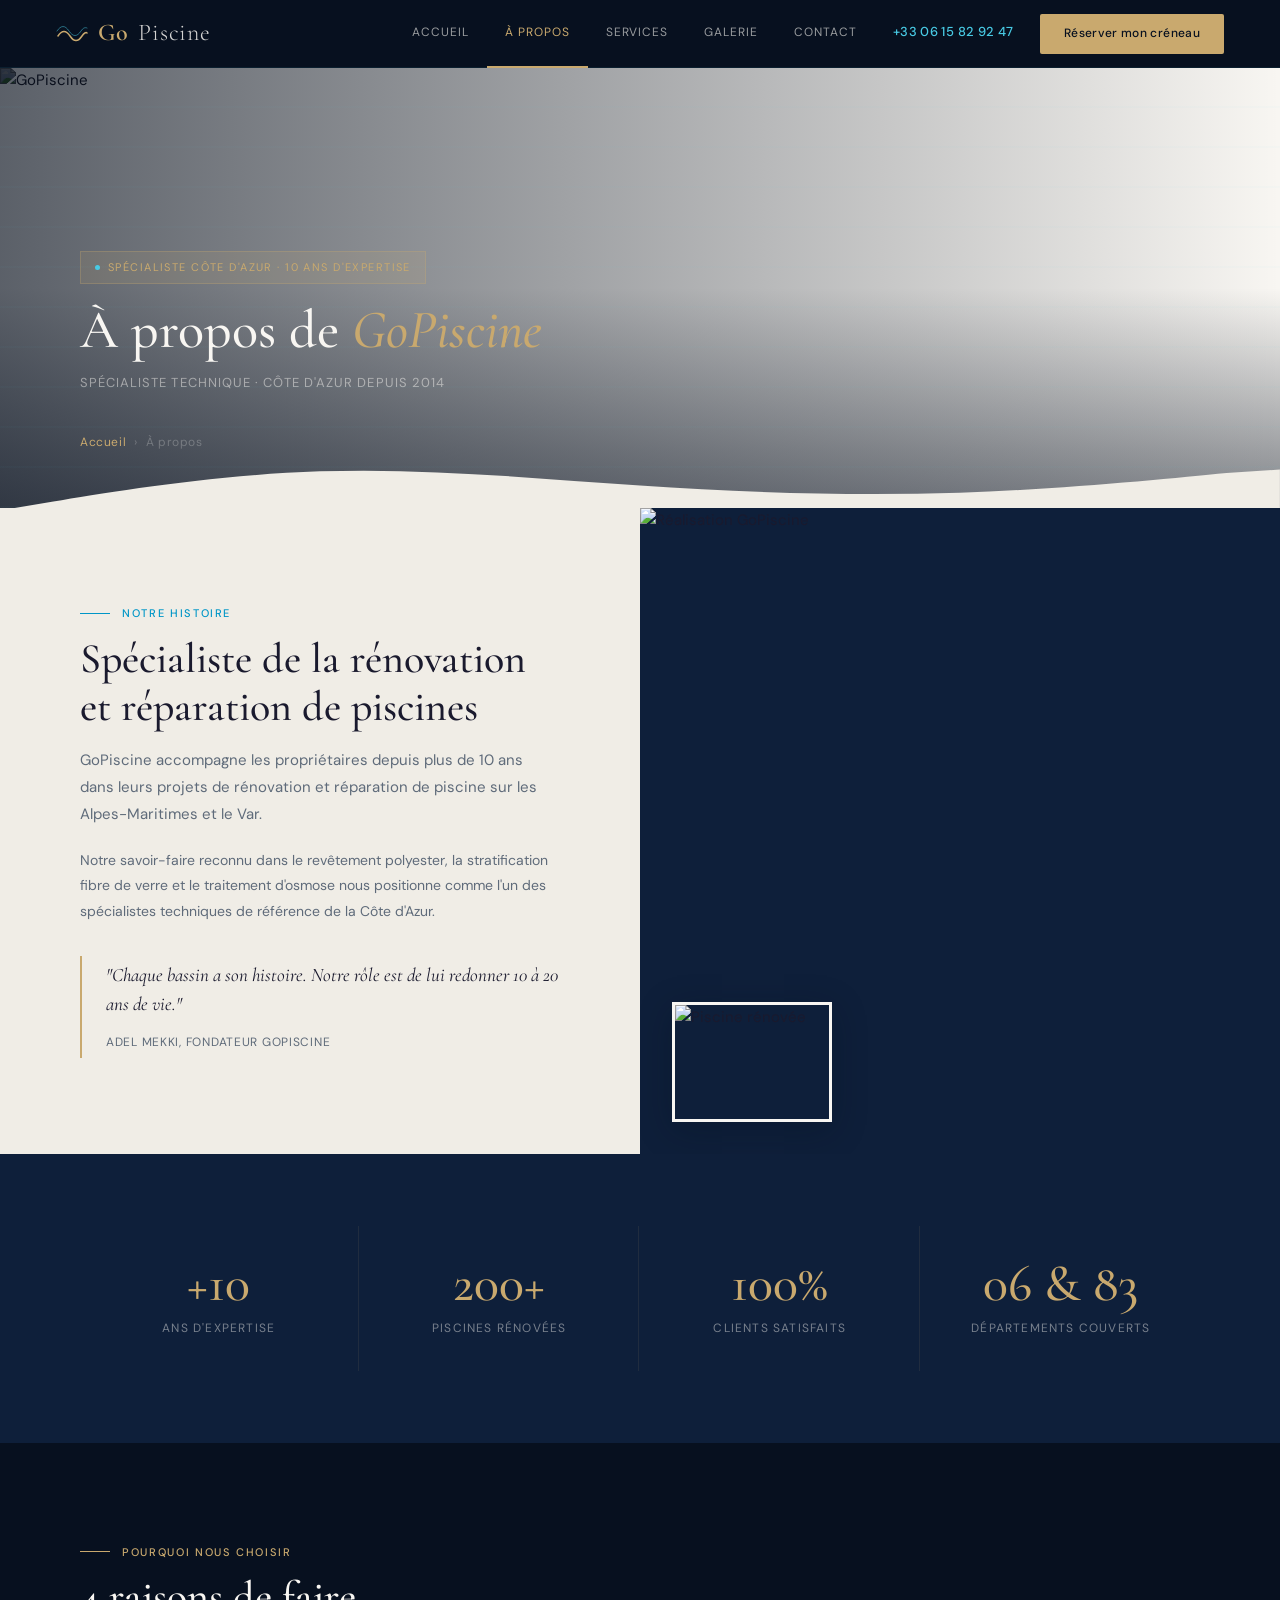
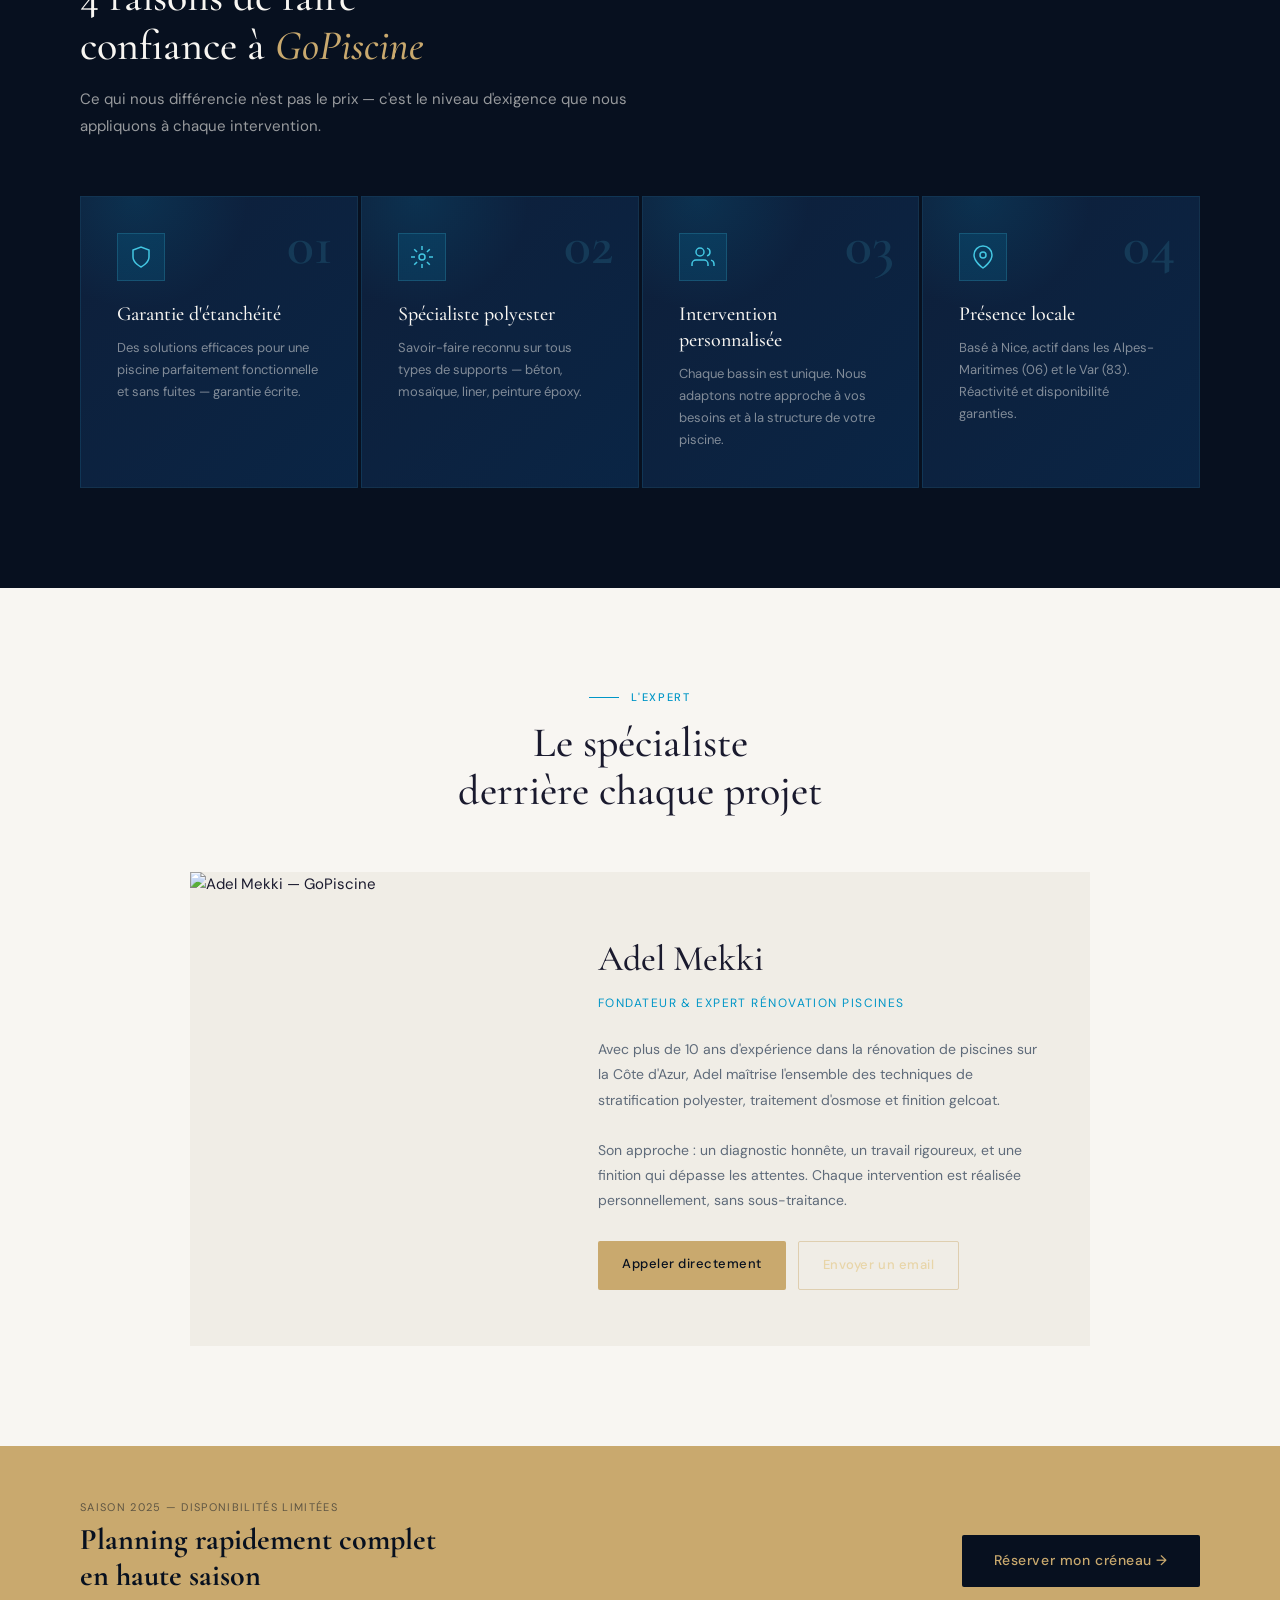
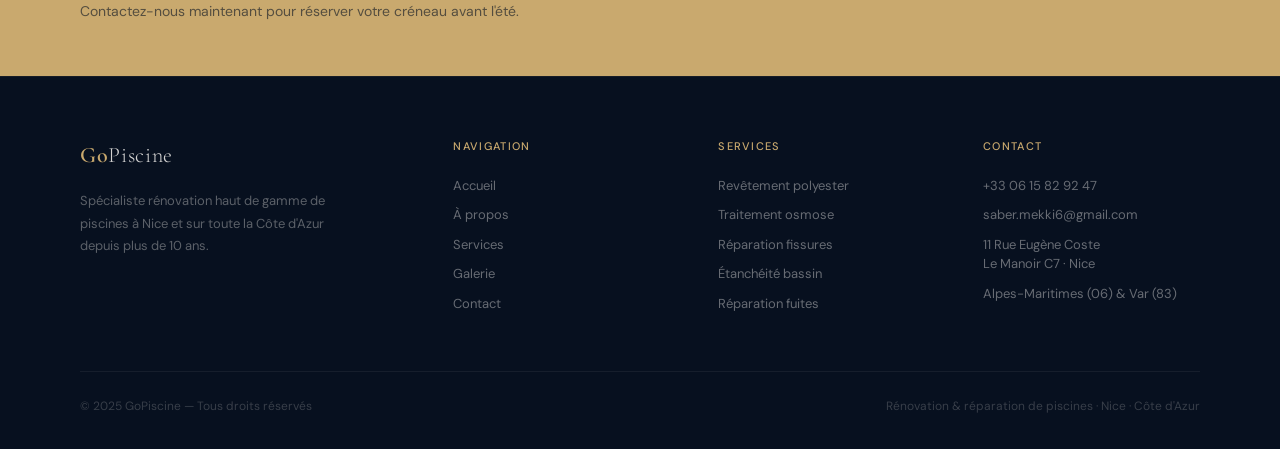
==== about.html @ 5e287a5b "Add files via upload" ====
<!DOCTYPE html>
<html lang="fr">
<head>
<meta charset="UTF-8">
<meta name="viewport" content="width=device-width, initial-scale=1.0">
<meta name="description" content="À propos de GoPiscine — 10 ans d'expertise en rénovation de piscines sur la Côte d'Azur. Adel Mekki, spécialiste polyester et étanchéité.">
<title>À propos — GoPiscine · Spécialiste Piscines Côte d'Azur</title>
<link href="https://fonts.googleapis.com/css2?family=Cormorant+Garamond:ital,wght@0,400;0,500;0,600;1,400;1,500&family=DM+Sans:wght@300;400;500&display=swap" rel="stylesheet">
<link rel="stylesheet" href="style.css">
<style>
.about-story {
  display: grid;
  grid-template-columns: 1fr 1fr;
  gap: 0;
  background: var(--off);
}
.about-story-text {
  padding: 96px 80px;
  display: flex;
  flex-direction: column;
  justify-content: center;
}
.about-story-imgs {
  position: relative;
  background: var(--navy-mid);
  overflow: hidden;
  min-height: 520px;
}
.about-story-imgs .img-main {
  width: 100%; height: 100%;
  object-fit: cover;
  display: block;
}
.about-story-imgs .img-thumb {
  position: absolute;
  bottom: 32px; left: 32px;
  width: 160px; height: 120px;
  object-fit: cover;
  border: 3px solid var(--white);
  box-shadow: 0 8px 32px rgba(7,16,31,0.3);
}

.values-wrap {
  background: var(--navy);
  padding: 100px 80px;
}
.values-grid {
  display: grid;
  grid-template-columns: repeat(4, 1fr);
  gap: 3px;
  margin-top: 56px;
}

.team-wrap { padding: 100px 80px; background: var(--white); }
.team-card {
  display: grid;
  grid-template-columns: 360px 1fr;
  gap: 0;
  background: var(--off);
  max-width: 900px;
  margin: 56px auto 0;
  overflow: hidden;
}
.team-card-img { position: relative; overflow: hidden; min-height: 420px; }
.team-card-img img { width: 100%; height: 100%; object-fit: cover; display: block; }
.team-card-body {
  padding: 56px 48px;
  display: flex;
  flex-direction: column;
  justify-content: center;
}
.team-name {
  font-family: 'Cormorant Garamond', serif;
  font-size: 36px;
  font-weight: 500;
  color: var(--text);
  margin-bottom: 4px;
}
.team-role {
  font-size: 12px;
  letter-spacing: 0.12em;
  text-transform: uppercase;
  color: var(--azure-mid);
  margin-bottom: 24px;
}
.team-bio { color: var(--muted); font-size: 14px; line-height: 1.8; }

.stats-band {
  background: var(--navy-mid);
  padding: 72px 80px;
  display: grid;
  grid-template-columns: repeat(4, 1fr);
  gap: 2px;
}
.stats-band .stat-box {
  border-right: 1px solid rgba(201,169,110,0.1);
}
.stats-band .stat-box:last-child { border-right: none; }

@media (max-width: 960px) {
  .about-story { grid-template-columns: 1fr; }
  .about-story-text { padding: 60px 24px; }
  .about-story-imgs { min-height: 300px; }
  .values-wrap, .team-wrap { padding: 60px 24px; }
  .values-grid { grid-template-columns: 1fr 1fr; }
  .team-card { grid-template-columns: 1fr; }
  .team-card-img { min-height: 280px; }
  .stats-band { grid-template-columns: 1fr 1fr; padding: 48px 24px; gap: 0; }
}

/* ── PAGE HERO COVER ── */
.page-hero-cover {
  position: relative;
  height: 440px;
  overflow: hidden;
}
.page-hero-cover > img {
  width: 100%; height: 100%;
  object-fit: cover;
  display: block;
  filter: brightness(0.48);
}
.page-hero-overlay {
  position: absolute; inset: 0;
  background:
    linear-gradient(to right, rgba(7,16,31,0.65) 0%, rgba(7,16,31,0.2) 70%, transparent 100%),
    linear-gradient(to top, rgba(7,16,31,0.5) 0%, transparent 50%);
}
.page-hero-shimmer {
  position: absolute; inset: 0;
  background: repeating-linear-gradient(180deg, transparent 0px, transparent 38px, rgba(72,202,228,0.025) 38px, rgba(72,202,228,0.025) 40px);
  pointer-events: none;
}
.page-hero-content {
  position: absolute; inset: 0;
  display: flex;
  flex-direction: column;
  justify-content: flex-end;
  padding: 56px 80px;
  z-index: 2;
}
.page-hero-badge {
  display: inline-flex;
  align-items: center;
  gap: 8px;
  background: rgba(201,169,110,0.13);
  border: 1px solid rgba(201,169,110,0.28);
  color: var(--gold);
  font-size: 11px;
  letter-spacing: 0.13em;
  text-transform: uppercase;
  padding: 6px 14px;
  margin-bottom: 16px;
  width: fit-content;
}
.page-hero-badge::before {
  content: '';
  width: 5px; height: 5px;
  background: var(--azure-light);
  border-radius: 50%;
}
.page-hero-content h1 {
  font-family: 'Cormorant Garamond', serif;
  font-size: 54px;
  font-weight: 500;
  color: var(--white);
  line-height: 1.1;
  margin-bottom: 12px;
}
.page-hero-content h1 em { color: var(--gold); font-style: italic; }
.page-hero-sub {
  font-size: 13px;
  letter-spacing: 0.08em;
  text-transform: uppercase;
  color: rgba(248,246,242,0.48);
  margin-bottom: 18px;
}
.page-hero-wave {
  position: absolute;
  bottom: -2px; left: 0; right: 0;
  z-index: 3;
}
@media (max-width: 960px) {
  .page-hero-cover { height: 320px; }
  .page-hero-content { padding: 36px 24px; }
  .page-hero-content h1 { font-size: 34px; }
}

</style>
</head>
<body>

<nav>
  <a href="index.html" class="logo">
    <svg class="logo-wave" viewBox="0 0 32 18" fill="none"><path d="M2 12 C6 6, 10 6, 14 12 C18 18, 22 18, 26 12 C28 9, 30 8, 31 9" stroke="#c9a96e" stroke-width="1.5" fill="none" stroke-linecap="round"/><path d="M1 7 C5 1, 9 1, 13 7 C17 13, 21 13, 25 7 C27 4, 29 3, 31 4" stroke="#48cae4" stroke-width="1" fill="none" stroke-linecap="round" opacity="0.5"/></svg>
    Go<span>Piscine</span>
  </a>
  <div class="nav-links">
    <a href="index.html">Accueil</a>
    <a href="about.html" class="active">À propos</a>
    <a href="services.html">Services</a>
    <a href="gallery.html">Galerie</a>
    <a href="contact.html">Contact</a>
    <a href="tel:+33615829247" class="nav-phone">+33 06 15 82 92 47</a>
    <a href="tel:+33615829247" class="nav-cta btn">Réserver mon créneau</a>
  </div>
</nav>

<div class="page-hero-cover">
  <img src="https://www.gopiscine.fr/assets/images/gallery/gallery-13.jpg" alt="GoPiscine">
  <div class="page-hero-overlay"></div>
  <div class="page-hero-shimmer"></div>
  <div class="page-hero-content">
    <div class="page-hero-badge">Spécialiste Côte d'Azur · 10 ans d'expertise</div>
    <h1>À propos de <em>GoPiscine</em></h1>
    <p class="page-hero-sub">Spécialiste technique · Côte d'Azur depuis 2014</p>
    <div class="breadcrumb">
      <a href="index.html">Accueil</a>
      <span>›</span>
      <span>À propos</span>
    </div>
  </div>
  <svg class="page-hero-wave" viewBox="0 0 1440 50" fill="none" xmlns="http://www.w3.org/2000/svg">
    <path d="M0 50L60 40C120 30 240 10 360 6C480 2 600 14 720 22C840 30 960 34 1080 30C1200 26 1320 14 1380 8L1440 4V50H0Z" fill="#f0ede6"/>
  </svg>
</div>
  </div>
</div>

<!-- STORY -->
<section class="about-story">
  <div class="about-story-text">
    <div class="section-tag">Notre histoire</div>
    <h2 class="display">Spécialiste de la rénovation<br>et réparation de piscines</h2>
    <p class="lead">GoPiscine accompagne les propriétaires depuis plus de 10 ans dans leurs projets de rénovation et réparation de piscine sur les Alpes-Maritimes et le Var.</p>
    <p style="color:var(--muted); font-size:14px; line-height:1.8; margin-top:20px; max-width:520px;">Notre savoir-faire reconnu dans le revêtement polyester, la stratification fibre de verre et le traitement d'osmose nous positionne comme l'un des spécialistes techniques de référence de la Côte d'Azur.</p>
    <div class="quote-block" style="margin-top:32px;">
      <blockquote style="color:var(--text);">"Chaque bassin a son histoire. Notre rôle est de lui redonner 10 à 20 ans de vie."</blockquote>
      <cite style="color:var(--muted);">Adel Mekki, fondateur GoPiscine</cite>
    </div>
  </div>
  <div class="about-story-imgs">
    <img class="img-main" src="https://www.gopiscine.fr/assets/images/gallery/gallery-14.jpg" alt="Réalisation GoPiscine">
    <img class="img-thumb" src="https://www.gopiscine.fr/assets/images/gallery/gallery-13.jpg" alt="Piscine rénovée">
  </div>
</section>

<!-- STATS -->
<div class="stats-band">
  <div class="stat-box"><div class="stat-box-num">+10</div><div class="stat-box-label">Ans d'expertise</div></div>
  <div class="stat-box"><div class="stat-box-num">200+</div><div class="stat-box-label">Piscines rénovées</div></div>
  <div class="stat-box"><div class="stat-box-num">100%</div><div class="stat-box-label">Clients satisfaits</div></div>
  <div class="stat-box"><div class="stat-box-num">06 &amp; 83</div><div class="stat-box-label">Départements couverts</div></div>
</div>

<!-- VALEURS -->
<section class="values-wrap">
  <div class="section-header">
    <div>
      <div class="section-tag gold">Pourquoi nous choisir</div>
      <h2 class="display white">4 raisons de faire<br>confiance à <em>GoPiscine</em></h2>
    </div>
    <p class="lead white">Ce qui nous différencie n'est pas le prix — c'est le niveau d'exigence que nous appliquons à chaque intervention.</p>
  </div>
  <div class="values-grid">
    <div class="pool-tile">
      <div class="pool-tile-num">01</div>
      <div class="pool-tile-icon">
        <svg viewBox="0 0 24 24"><path d="M12 22s8-4 8-10V5l-8-3-8 3v7c0 6 8 10 8 10z"/></svg>
      </div>
      <h3>Garantie d'étanchéité</h3>
      <p>Des solutions efficaces pour une piscine parfaitement fonctionnelle et sans fuites — garantie écrite.</p>
    </div>
    <div class="pool-tile">
      <div class="pool-tile-num">02</div>
      <div class="pool-tile-icon">
        <svg viewBox="0 0 24 24"><circle cx="12" cy="12" r="3"/><path d="M12 1v4M12 19v4M4.22 4.22l2.83 2.83M16.95 16.95l2.83 2.83M1 12h4M19 12h4M4.22 19.78l2.83-2.83M16.95 7.05l2.83-2.83"/></svg>
      </div>
      <h3>Spécialiste polyester</h3>
      <p>Savoir-faire reconnu sur tous types de supports — béton, mosaïque, liner, peinture époxy.</p>
    </div>
    <div class="pool-tile">
      <div class="pool-tile-num">03</div>
      <div class="pool-tile-icon">
        <svg viewBox="0 0 24 24"><path d="M17 21v-2a4 4 0 0 0-4-4H5a4 4 0 0 0-4 4v2"/><circle cx="9" cy="7" r="4"/><path d="M23 21v-2a4 4 0 0 0-3-3.87M16 3.13a4 4 0 0 1 0 7.75"/></svg>
      </div>
      <h3>Intervention personnalisée</h3>
      <p>Chaque bassin est unique. Nous adaptons notre approche à vos besoins et à la structure de votre piscine.</p>
    </div>
    <div class="pool-tile">
      <div class="pool-tile-num">04</div>
      <div class="pool-tile-icon">
        <svg viewBox="0 0 24 24"><path d="M21 10c0 7-9 13-9 13s-9-6-9-13a9 9 0 0 1 18 0z"/><circle cx="12" cy="10" r="3"/></svg>
      </div>
      <h3>Présence locale</h3>
      <p>Basé à Nice, actif dans les Alpes-Maritimes (06) et le Var (83). Réactivité et disponibilité garanties.</p>
    </div>
  </div>
</section>

<!-- TEAM -->
<section class="team-wrap">
  <div style="text-align:center">
    <div class="section-tag" style="justify-content:center">L'expert</div>
    <h2 class="display">Le spécialiste<br>derrière chaque projet</h2>
  </div>
  <div class="team-card">
    <div class="team-card-img">
      <img src="https://www.gopiscine.fr/assets/images/resource/team-1.jpg" alt="Adel Mekki — GoPiscine">
    </div>
    <div class="team-card-body">
      <div class="team-name">Adel Mekki</div>
      <div class="team-role">Fondateur &amp; Expert Rénovation Piscines</div>
      <p class="team-bio">Avec plus de 10 ans d'expérience dans la rénovation de piscines sur la Côte d'Azur, Adel maîtrise l'ensemble des techniques de stratification polyester, traitement d'osmose et finition gelcoat.<br><br>Son approche : un diagnostic honnête, un travail rigoureux, et une finition qui dépasse les attentes. Chaque intervention est réalisée personnellement, sans sous-traitance.</p>
      <div style="margin-top:28px; display:flex; gap:12px; flex-wrap:wrap;">
        <a href="tel:+33615829247" class="btn btn-gold" style="font-size:13px; padding:12px 24px;">Appeler directement</a>
        <a href="mailto:saber.mekki6@gmail.com" class="btn btn-outline-gold" style="font-size:13px; padding:12px 24px;">Envoyer un email</a>
      </div>
    </div>
  </div>
</section>

<!-- URGENCE -->
<div class="urgence-band">
  <div>
    <div class="urgence-band-tag">Saison 2025 — disponibilités limitées</div>
    <h2>Planning rapidement complet<br>en haute saison</h2>
    <p>Contactez-nous maintenant pour réserver votre créneau avant l'été.</p>
  </div>
  <a href="tel:+33615829247" class="btn btn-navy">Réserver mon créneau →</a>
</div>

<footer>
  <div class="footer-grid">
    <div class="footer-brand">
      <a href="index.html" class="logo">Go<span>Piscine</span></a>
      <p>Spécialiste rénovation haut de gamme de piscines à Nice et sur toute la Côte d'Azur depuis plus de 10 ans.</p>
    </div>
    <div class="footer-col"><h4>Navigation</h4><a href="index.html">Accueil</a><a href="about.html">À propos</a><a href="services.html">Services</a><a href="gallery.html">Galerie</a><a href="contact.html">Contact</a></div>
    <div class="footer-col"><h4>Services</h4><a href="services.html">Revêtement polyester</a><a href="services.html">Traitement osmose</a><a href="services.html">Réparation fissures</a><a href="services.html">Étanchéité bassin</a><a href="services.html">Réparation fuites</a></div>
    <div class="footer-col"><h4>Contact</h4><a href="tel:+33615829247">+33 06 15 82 92 47</a><a href="mailto:saber.mekki6@gmail.com">saber.mekki6@gmail.com</a><p>11 Rue Eugène Coste<br>Le Manoir C7 · Nice</p><p>Alpes-Maritimes (06) &amp; Var (83)</p></div>
  </div>
  <div class="footer-bottom">
    <p>© 2025 GoPiscine — Tous droits réservés</p>
    <p>Rénovation &amp; réparation de piscines · Nice · Côte d'Azur</p>
  </div>
</footer>

</body>
</html>
---- style.css ----
/* ================================================
   GOPISCINE — Design System Premium
   Thème : eau cristalline, lumière méditerranéenne
   ================================================ */

*, *::before, *::after { box-sizing: border-box; margin: 0; padding: 0; }

:root {
  /* Palette eau & luxe */
  --navy:       #07101f;
  --navy-mid:   #0e1f3a;
  --navy-light: #16305a;
  --azure:      #0077b6;
  --azure-mid:  #0096c7;
  --azure-light:#48cae4;
  --foam:       #90e0ef;
  --gold:       #c9a96e;
  --gold-light: #e8d5a8;
  --white:      #f8f6f2;
  --off:        #f0ede6;
  --text:       #1a1a2e;
  --muted:      #5f6b7a;
  --border:     rgba(201,169,110,0.22);
  --water-glow: rgba(0,150,199,0.12);
}

html { scroll-behavior: smooth; }

body {
  font-family: 'DM Sans', sans-serif;
  background: var(--white);
  color: var(--text);
  font-size: 15px;
  line-height: 1.7;
  overflow-x: hidden;
}

/* ── WATER BACKGROUND EFFECT ── */
.water-bg {
  background:
    radial-gradient(ellipse 120% 60% at 50% 0%, rgba(0,119,182,0.08) 0%, transparent 70%),
    var(--white);
}

/* ── NAV ── */
nav {
  background: var(--navy);
  padding: 0 56px;
  display: flex;
  align-items: center;
  justify-content: space-between;
  height: 68px;
  position: sticky;
  top: 0;
  z-index: 200;
  border-bottom: 1px solid rgba(72,202,228,0.08);
}

.logo {
  font-family: 'Cormorant Garamond', serif;
  font-size: 24px;
  font-weight: 600;
  color: var(--gold);
  text-decoration: none;
  letter-spacing: 0.03em;
  display: flex;
  align-items: center;
  gap: 10px;
}
.logo-wave {
  display: inline-block;
  width: 32px;
  height: 18px;
}
.logo span { color: rgba(248,246,242,0.85); font-weight: 300; }

.nav-links { display: flex; gap: 0; align-items: center; }
.nav-links a {
  color: rgba(248,246,242,0.6);
  text-decoration: none;
  font-size: 12px;
  letter-spacing: 0.08em;
  text-transform: uppercase;
  padding: 0 18px;
  height: 68px;
  display: flex;
  align-items: center;
  border-bottom: 2px solid transparent;
  transition: color 0.2s, border-color 0.2s;
}
.nav-links a:hover,
.nav-links a.active { color: var(--gold); border-bottom-color: var(--gold); }
.nav-phone {
  color: var(--azure-light) !important;
  font-weight: 500 !important;
  font-size: 13px !important;
  letter-spacing: 0.03em !important;
  border-bottom-color: transparent !important;
}
.nav-cta {
  background: var(--gold) !important;
  color: var(--navy) !important;
  font-weight: 500 !important;
  text-transform: none !important;
  letter-spacing: 0.03em !important;
  padding: 0 24px !important;
  height: 40px !important;
  margin-left: 8px;
  border-bottom: none !important;
  align-self: center;
  border-radius: 2px;
}
.nav-cta:hover { background: var(--gold-light) !important; color: var(--navy) !important; }

/* ── PAGE HERO BANNER (inner pages) ── */
.page-banner {
  background: var(--navy-mid);
  position: relative;
  overflow: hidden;
  padding: 70px 80px;
}
.page-banner::before {
  content: '';
  position: absolute;
  inset: 0;
  background:
    radial-gradient(ellipse 80% 120% at 100% 50%, rgba(0,150,199,0.18) 0%, transparent 60%),
    radial-gradient(ellipse 50% 80% at 0% 100%, rgba(0,119,182,0.1) 0%, transparent 50%);
}
.page-banner-waves {
  position: absolute;
  bottom: 0; left: 0; right: 0;
  height: 60px;
  overflow: hidden;
}
.page-banner-content { position: relative; z-index: 2; }
.page-banner h1 {
  font-family: 'Cormorant Garamond', serif;
  font-size: 48px;
  font-weight: 500;
  color: var(--white);
  line-height: 1.1;
  margin-bottom: 12px;
}
.page-banner h1 em { color: var(--gold); font-style: italic; }
.page-banner-sub {
  color: rgba(248,246,242,0.55);
  font-size: 14px;
  letter-spacing: 0.06em;
  text-transform: uppercase;
}
.breadcrumb {
  display: flex;
  align-items: center;
  gap: 8px;
  margin-top: 20px;
  font-size: 12px;
  color: rgba(248,246,242,0.4);
  letter-spacing: 0.05em;
}
.breadcrumb a { color: var(--gold); text-decoration: none; }
.breadcrumb span { color: rgba(248,246,242,0.25); }

/* ── SECTION TAGS & HEADINGS ── */
.section-tag {
  font-size: 11px;
  letter-spacing: 0.15em;
  text-transform: uppercase;
  font-weight: 500;
  margin-bottom: 12px;
  display: flex;
  align-items: center;
  gap: 12px;
  color: var(--azure-mid);
}
.section-tag::before {
  content: '';
  width: 30px; height: 1px;
  background: currentColor;
  flex-shrink: 0;
}
.section-tag.gold { color: var(--gold); }
.section-tag.white { color: rgba(248,246,242,0.5); }

h2.display {
  font-family: 'Cormorant Garamond', serif;
  font-size: 42px;
  font-weight: 500;
  line-height: 1.15;
  color: var(--text);
  margin-bottom: 16px;
}
h2.display.white { color: var(--white); }
h2.display em { color: var(--gold); font-style: italic; }

.lead {
  color: var(--muted);
  font-size: 15px;
  line-height: 1.8;
  max-width: 560px;
}
.lead.white { color: rgba(248,246,242,0.6); }

/* ── BUTTONS ── */
.btn {
  display: inline-block;
  padding: 14px 32px;
  font-size: 14px;
  font-weight: 500;
  letter-spacing: 0.04em;
  text-decoration: none;
  border: none;
  cursor: pointer;
  transition: all 0.2s;
  border-radius: 2px;
}
.btn-gold { background: var(--gold); color: var(--navy); }
.btn-gold:hover { background: var(--gold-light); }
.btn-outline-gold { border: 1px solid rgba(201,169,110,0.45); color: var(--gold-light); background: transparent; }
.btn-outline-gold:hover { border-color: var(--gold); color: var(--gold); }
.btn-navy { background: var(--navy); color: var(--gold); }
.btn-navy:hover { background: var(--navy-mid); }
.btn-water { background: var(--azure); color: var(--white); }
.btn-water:hover { background: var(--azure-mid); }

/* ── WAVE DIVIDER SVG ── */
.wave-divider { display: block; width: 100%; line-height: 0; }

/* ── CARDS ── */
.card {
  background: var(--white);
  border: 1px solid rgba(0,0,0,0.06);
  overflow: hidden;
  transition: transform 0.3s, box-shadow 0.3s;
}
.card:hover {
  transform: translateY(-4px);
  box-shadow: 0 16px 48px rgba(0,119,182,0.1);
}
.card-img {
  overflow: hidden;
  position: relative;
}
.card-img img {
  width: 100%; height: 100%;
  object-fit: cover;
  display: block;
  transition: transform 0.5s;
}
.card:hover .card-img img { transform: scale(1.06); }
.card-img-overlay {
  position: absolute; inset: 0;
  background: linear-gradient(to top, rgba(7,16,31,0.4) 0%, transparent 60%);
}
.card-body { padding: 28px 32px; }
.card-title {
  font-family: 'Cormorant Garamond', serif;
  font-size: 21px;
  font-weight: 500;
  color: var(--text);
  margin-bottom: 8px;
  line-height: 1.3;
}
.card-desc { font-size: 13px; color: var(--muted); line-height: 1.7; }
.card-accent { border-top: 3px solid var(--azure-mid); }
.card-accent:hover { border-top-color: var(--gold); }

/* ── POOL TILE (water shimmer card) ── */
.pool-tile {
  background: linear-gradient(135deg, var(--navy-mid) 0%, #0a2545 100%);
  position: relative;
  overflow: hidden;
  padding: 36px;
  border: 1px solid rgba(72,202,228,0.1);
}
.pool-tile::before {
  content: '';
  position: absolute;
  top: -40%; left: -20%;
  width: 80%; height: 80%;
  background: radial-gradient(circle, rgba(0,150,199,0.15) 0%, transparent 70%);
  pointer-events: none;
}
.pool-tile-num {
  font-family: 'Cormorant Garamond', serif;
  font-size: 56px;
  color: rgba(72,202,228,0.15);
  font-weight: 600;
  line-height: 1;
  position: absolute;
  top: 20px; right: 24px;
}
.pool-tile-icon {
  width: 48px; height: 48px;
  background: rgba(0,150,199,0.15);
  border: 1px solid rgba(72,202,228,0.2);
  display: flex; align-items: center; justify-content: center;
  margin-bottom: 20px;
}
.pool-tile-icon svg { width: 24px; height: 24px; stroke: var(--azure-light); fill: none; stroke-width: 1.5; }
.pool-tile h3 {
  font-family: 'Cormorant Garamond', serif;
  font-size: 20px;
  color: var(--white);
  font-weight: 500;
  margin-bottom: 10px;
  line-height: 1.3;
}
.pool-tile p { font-size: 13px; color: rgba(248,246,242,0.5); line-height: 1.7; }

/* ── STAT BOX ── */
.stat-box { text-align: center; padding: 32px 24px; }
.stat-box-num {
  font-family: 'Cormorant Garamond', serif;
  font-size: 52px;
  color: var(--gold);
  font-weight: 500;
  line-height: 1;
  margin-bottom: 8px;
}
.stat-box-label {
  font-size: 12px;
  color: rgba(248,246,242,0.45);
  text-transform: uppercase;
  letter-spacing: 0.1em;
}

/* ── PROCESS STEP ── */
.process-line { display: grid; grid-template-columns: repeat(6,1fr); gap: 2px; position: relative; }
.process-line::after {
  content: '';
  position: absolute;
  top: 22px; left: 22px; right: 22px;
  height: 1px;
  background: linear-gradient(to right, rgba(201,169,110,0.4), rgba(72,202,228,0.4));
  z-index: 0;
}
.process-item { position: relative; padding-right: 12px; }
.process-num {
  width: 44px; height: 44px;
  background: var(--navy-mid);
  border: 1px solid rgba(201,169,110,0.35);
  display: flex; align-items: center; justify-content: center;
  font-family: 'Cormorant Garamond', serif;
  font-size: 18px;
  color: var(--gold);
  font-weight: 500;
  margin-bottom: 20px;
  position: relative;
  z-index: 1;
}
.process-title {
  font-family: 'Cormorant Garamond', serif;
  font-size: 15px;
  color: var(--white);
  font-weight: 500;
  margin-bottom: 8px;
  line-height: 1.3;
}
.process-desc { font-size: 12px; color: rgba(248,246,242,0.4); line-height: 1.6; }

/* ── QUOTE BLOCK ── */
.quote-block {
  border-left: 2px solid var(--gold);
  padding: 4px 0 4px 24px;
  margin-top: 32px;
}
.quote-block blockquote {
  font-family: 'Cormorant Garamond', serif;
  font-size: 19px;
  font-style: italic;
  line-height: 1.55;
  color: var(--white);
  margin-bottom: 10px;
}
.quote-block cite {
  font-size: 12px;
  color: rgba(248,246,242,0.4);
  font-style: normal;
  letter-spacing: 0.06em;
  text-transform: uppercase;
}

/* ── URGENCE BAND ── */
.urgence-band {
  background: var(--gold);
  padding: 52px 80px;
  display: flex;
  align-items: center;
  justify-content: space-between;
  gap: 40px;
}
.urgence-band-tag {
  font-size: 11px;
  letter-spacing: 0.12em;
  text-transform: uppercase;
  color: rgba(7,16,31,0.55);
  margin-bottom: 6px;
}
.urgence-band h2 {
  font-family: 'Cormorant Garamond', serif;
  font-size: 30px;
  color: var(--navy);
  line-height: 1.2;
  margin-bottom: 6px;
}
.urgence-band p { color: rgba(7,16,31,0.6); font-size: 14px; }

/* ── FOOTER ── */
footer {
  background: var(--navy);
  padding: 60px 80px 32px;
  border-top: 1px solid rgba(201,169,110,0.08);
}
.footer-grid {
  display: grid;
  grid-template-columns: 1.5fr 1fr 1fr 1fr;
  gap: 48px;
  margin-bottom: 48px;
}
.footer-brand .logo { font-size: 22px; display: block; margin-bottom: 16px; }
.footer-brand p { font-size: 13px; color: rgba(248,246,242,0.35); line-height: 1.7; max-width: 260px; }
.footer-col h4 {
  font-size: 11px;
  letter-spacing: 0.12em;
  text-transform: uppercase;
  color: var(--gold);
  margin-bottom: 20px;
  font-weight: 500;
}
.footer-col a, .footer-col p {
  display: block;
  font-size: 13px;
  color: rgba(248,246,242,0.4);
  text-decoration: none;
  margin-bottom: 10px;
  transition: color 0.2s;
  line-height: 1.5;
}
.footer-col a:hover { color: var(--gold-light); }
.footer-bottom {
  border-top: 1px solid rgba(248,246,242,0.06);
  padding-top: 24px;
  display: flex;
  align-items: center;
  justify-content: space-between;
}
.footer-bottom p { font-size: 12px; color: rgba(248,246,242,0.2); }
.footer-bottom a { color: rgba(248,246,242,0.3); text-decoration: none; }

/* ── WATER RIPPLE DECO ── */
.water-deco {
  position: absolute;
  border: 1px solid rgba(72,202,228,0.12);
  border-radius: 50%;
  pointer-events: none;
}

/* ── RESPONSIVE ── */
@media (max-width: 960px) {
  nav { padding: 0 20px; }
  .nav-links a:not(.nav-cta):not(.nav-phone) { display: none; }
  .page-banner { padding: 48px 24px; }
  .page-banner h1 { font-size: 34px; }
  h2.display { font-size: 30px; }
  .footer-grid { grid-template-columns: 1fr 1fr; }
  .urgence-band { flex-direction: column; padding: 40px 24px; text-align: center; }
  .process-line { grid-template-columns: repeat(2,1fr); gap: 32px; }
  .process-line::after { display: none; }
}
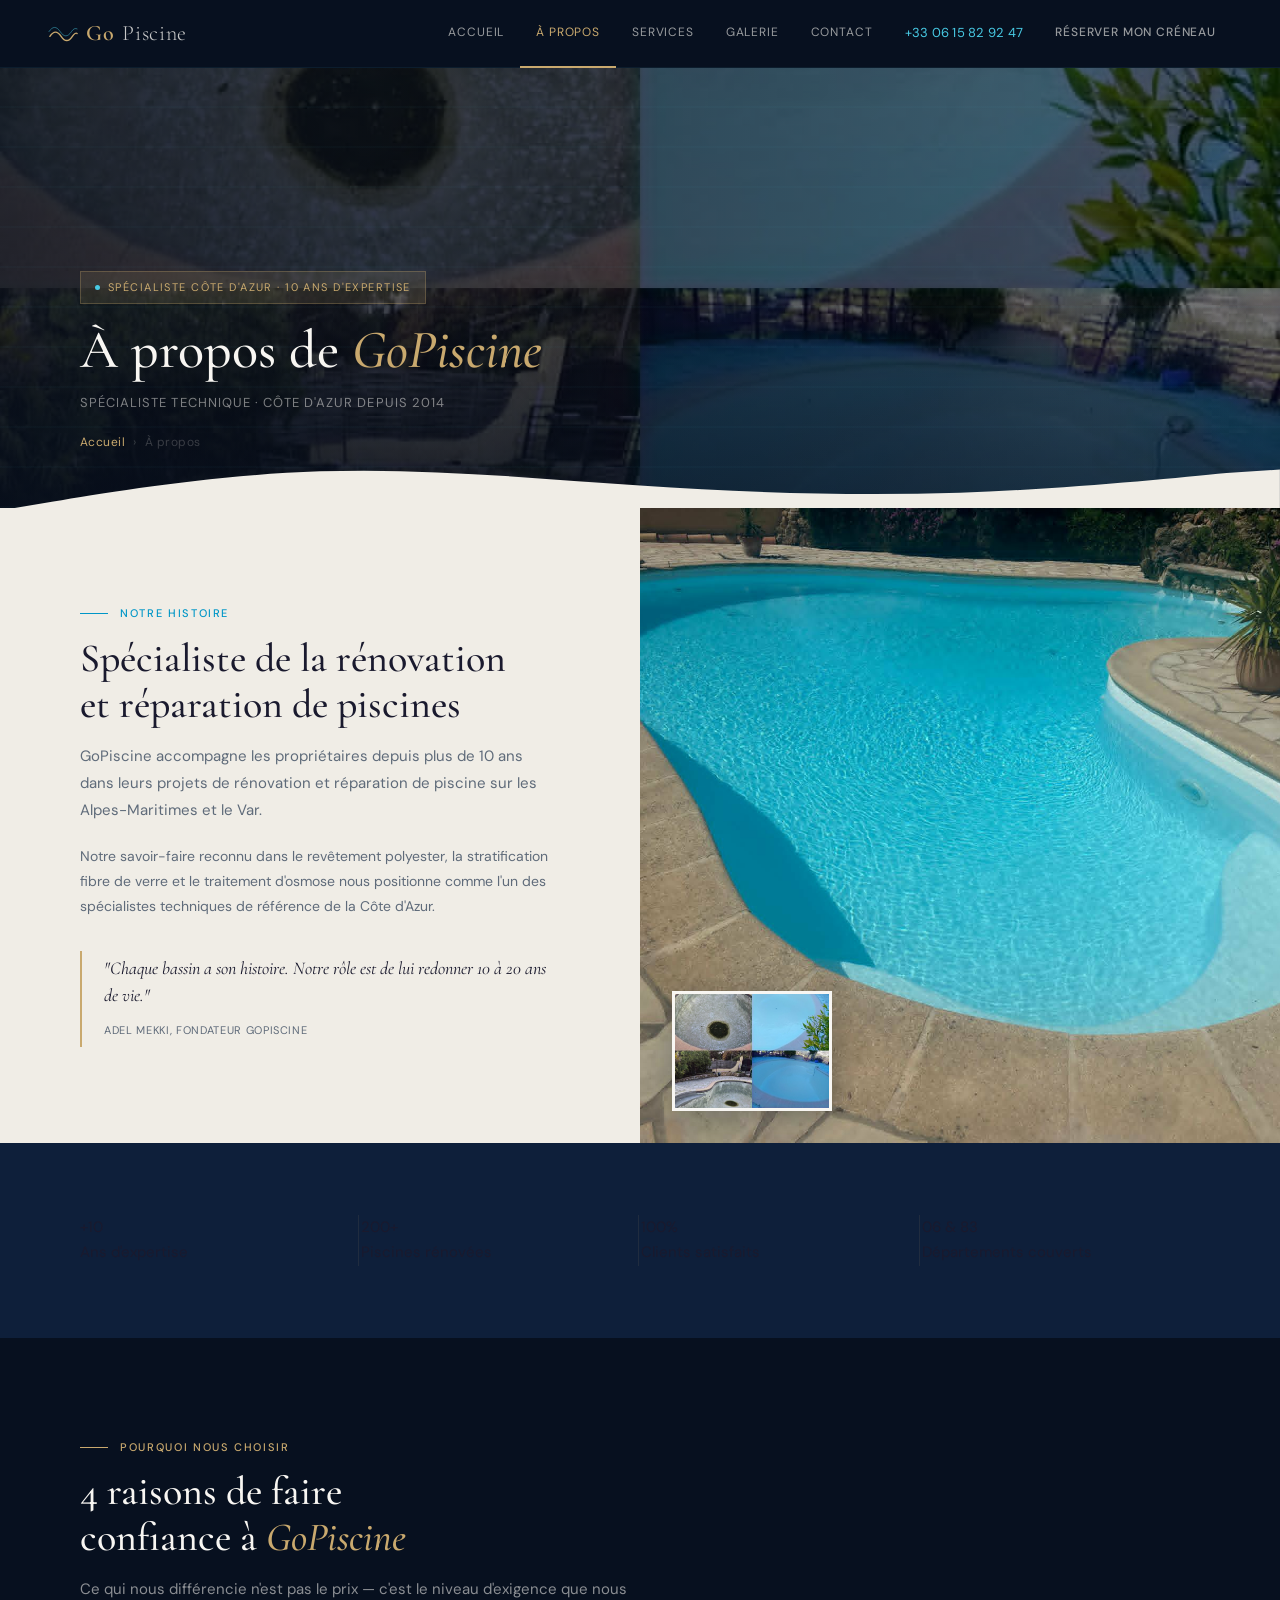
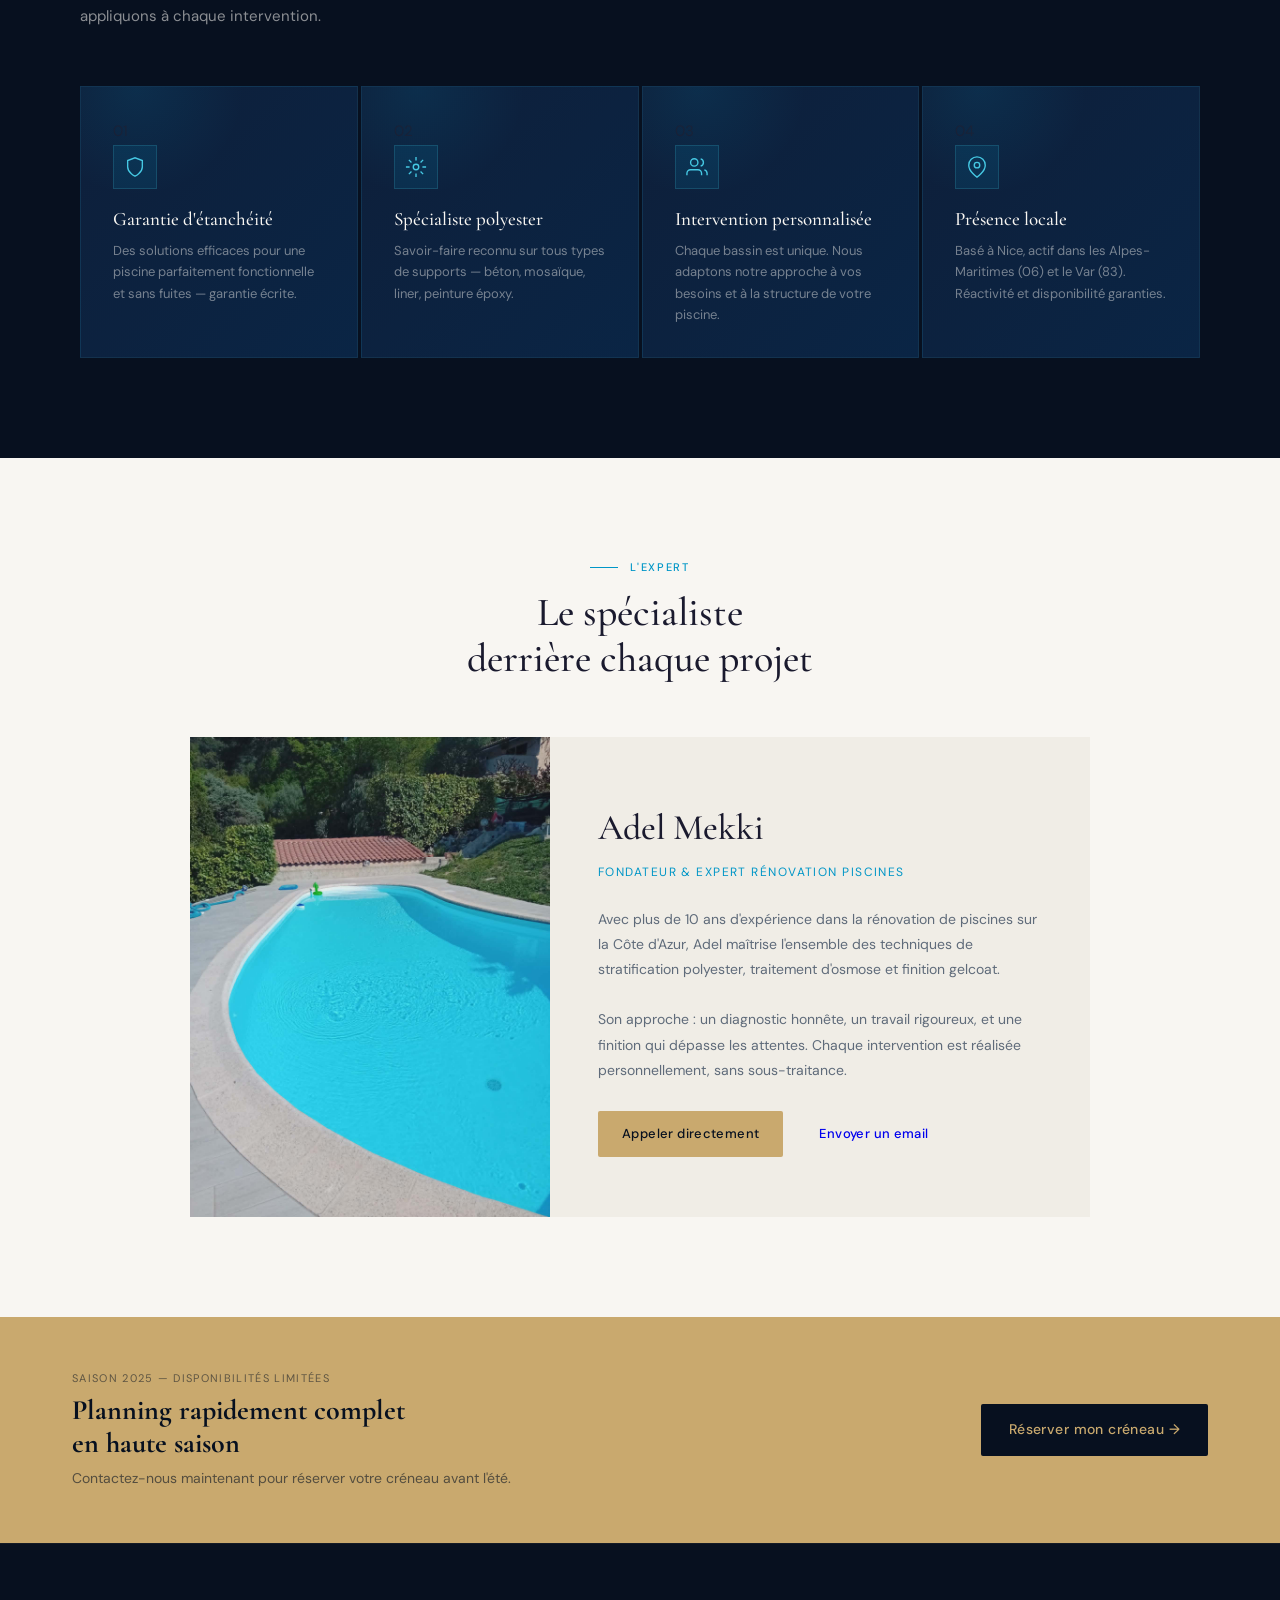
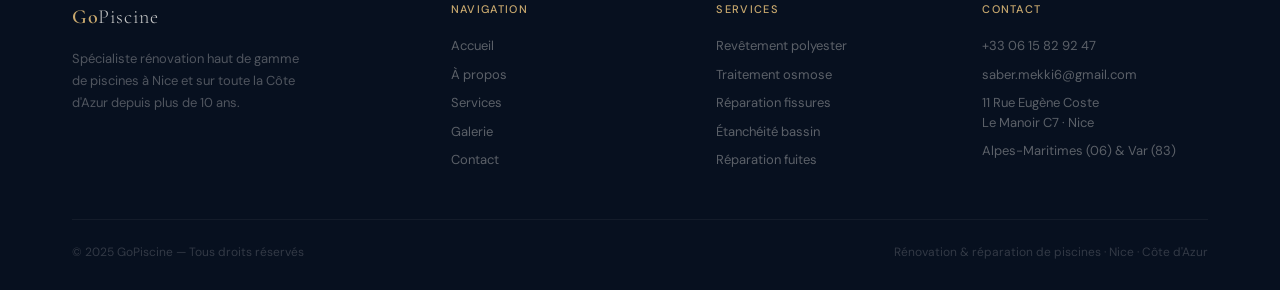
==== commit 52573f83: "Add files via upload" ====
--- a/about.html
+++ b/about.html
@@ -207,7 +207,7 @@
 </nav>
 
 <div class="page-hero-cover">
-  <img src="https://www.gopiscine.fr/assets/images/gallery/gallery-13.jpg" alt="GoPiscine">
+  <img src="img/p7.jpeg" alt="GoPiscine">
   <div class="page-hero-overlay"></div>
   <div class="page-hero-shimmer"></div>
   <div class="page-hero-content">
@@ -240,8 +240,8 @@
     </div>
   </div>
   <div class="about-story-imgs">
-    <img class="img-main" src="https://www.gopiscine.fr/assets/images/gallery/gallery-14.jpg" alt="Réalisation GoPiscine">
-    <img class="img-thumb" src="https://www.gopiscine.fr/assets/images/gallery/gallery-13.jpg" alt="Piscine rénovée">
+    <img class="img-main" src="img/p2.jpeg" alt="Réalisation GoPiscine">
+    <img class="img-thumb" src="img/p7.jpeg" alt="Piscine rénovée">
   </div>
 </section>
 
@@ -306,7 +306,7 @@
   </div>
   <div class="team-card">
     <div class="team-card-img">
-      <img src="https://www.gopiscine.fr/assets/images/resource/team-1.jpg" alt="Adel Mekki — GoPiscine">
+      <img src="img/p1.jpeg" alt="Adel Mekki — GoPiscine">
     </div>
     <div class="team-card-body">
       <div class="team-name">Adel Mekki</div>
--- a/style.css
+++ b/style.css
@@ -1,19 +1,18 @@
 /* ================================================
-   GOPISCINE — Design System Premium
-   Thème : eau cristalline, lumière méditerranéenne
+   GOPISCINE — Design System v3
+   SASU · Spécialiste Polyester Haut de Gamme
+   100% Responsive
    ================================================ */
 
 *, *::before, *::after { box-sizing: border-box; margin: 0; padding: 0; }
 
 :root {
-  /* Palette eau & luxe */
   --navy:       #07101f;
   --navy-mid:   #0e1f3a;
   --navy-light: #16305a;
   --azure:      #0077b6;
   --azure-mid:  #0096c7;
   --azure-light:#48cae4;
-  --foam:       #90e0ef;
   --gold:       #c9a96e;
   --gold-light: #e8d5a8;
   --white:      #f8f6f2;
@@ -21,31 +20,16 @@
   --text:       #1a1a2e;
   --muted:      #5f6b7a;
   --border:     rgba(201,169,110,0.22);
-  --water-glow: rgba(0,150,199,0.12);
 }
 
 html { scroll-behavior: smooth; }
-
-body {
-  font-family: 'DM Sans', sans-serif;
-  background: var(--white);
-  color: var(--text);
-  font-size: 15px;
-  line-height: 1.7;
-  overflow-x: hidden;
-}
-
-/* ── WATER BACKGROUND EFFECT ── */
-.water-bg {
-  background:
-    radial-gradient(ellipse 120% 60% at 50% 0%, rgba(0,119,182,0.08) 0%, transparent 70%),
-    var(--white);
-}
+body { font-family: 'DM Sans', sans-serif; background: var(--white); color: var(--text); font-size: 15px; line-height: 1.7; overflow-x: hidden; }
+img { max-width: 100%; display: block; }
 
 /* ── NAV ── */
 nav {
   background: var(--navy);
-  padding: 0 56px;
+  padding: 0 48px;
   display: flex;
   align-items: center;
   justify-content: space-between;
@@ -53,418 +37,258 @@
   position: sticky;
   top: 0;
   z-index: 200;
-  border-bottom: 1px solid rgba(72,202,228,0.08);
-}
-
+  border-bottom: 1px solid rgba(72,202,228,0.07);
+}
 .logo {
   font-family: 'Cormorant Garamond', serif;
-  font-size: 24px;
+  font-size: 22px;
   font-weight: 600;
   color: var(--gold);
   text-decoration: none;
   letter-spacing: 0.03em;
   display: flex;
   align-items: center;
-  gap: 10px;
-}
-.logo-wave {
-  display: inline-block;
-  width: 32px;
-  height: 18px;
-}
-.logo span { color: rgba(248,246,242,0.85); font-weight: 300; }
+  gap: 8px;
+  flex-shrink: 0;
+}
+.logo span { color: rgba(248,246,242,0.8); font-weight: 300; }
+.logo svg { width: 30px; height: 17px; }
 
 .nav-links { display: flex; gap: 0; align-items: center; }
 .nav-links a {
   color: rgba(248,246,242,0.6);
   text-decoration: none;
   font-size: 12px;
-  letter-spacing: 0.08em;
+  letter-spacing: 0.07em;
   text-transform: uppercase;
-  padding: 0 18px;
+  padding: 0 16px;
   height: 68px;
   display: flex;
   align-items: center;
   border-bottom: 2px solid transparent;
   transition: color 0.2s, border-color 0.2s;
-}
-.nav-links a:hover,
-.nav-links a.active { color: var(--gold); border-bottom-color: var(--gold); }
-.nav-phone {
-  color: var(--azure-light) !important;
-  font-weight: 500 !important;
-  font-size: 13px !important;
-  letter-spacing: 0.03em !important;
-  border-bottom-color: transparent !important;
-}
-.nav-cta {
-  background: var(--gold) !important;
-  color: var(--navy) !important;
-  font-weight: 500 !important;
-  text-transform: none !important;
-  letter-spacing: 0.03em !important;
-  padding: 0 24px !important;
-  height: 40px !important;
+  white-space: nowrap;
+}
+.nav-links a:hover, .nav-links a.active { color: var(--gold); border-bottom-color: var(--gold); }
+.nav-phone { color: var(--azure-light) !important; font-size: 13px !important; letter-spacing: 0.02em !important; border-bottom: none !important; }
+.nav-wa {
+  background: #25D366 !important;
+  color: #fff !important;
+  padding: 0 18px !important;
+  height: 38px !important;
+  align-self: center;
   margin-left: 8px;
   border-bottom: none !important;
-  align-self: center;
+  border-radius: 3px;
+  font-size: 13px !important;
+  font-weight: 500 !important;
+  letter-spacing: 0.02em !important;
+  text-transform: none !important;
+  display: flex; align-items: center; gap: 6px;
+}
+.nav-wa:hover { background: #1ebe5d !important; }
+
+/* Hamburger */
+.nav-toggle { display: none; background: none; border: none; cursor: pointer; padding: 8px; flex-direction: column; gap: 5px; }
+.nav-toggle span { display: block; width: 24px; height: 2px; background: var(--gold); border-radius: 2px; transition: all 0.3s; }
+.nav-mobile { display: none; background: var(--navy-mid); padding: 20px 24px; flex-direction: column; gap: 0; border-top: 1px solid rgba(201,169,110,0.1); }
+.nav-mobile a { color: rgba(248,246,242,0.7); text-decoration: none; font-size: 14px; padding: 14px 0; border-bottom: 1px solid rgba(255,255,255,0.05); letter-spacing: 0.04em; display: block; }
+.nav-mobile a:last-child { border-bottom: none; }
+.nav-mobile a.wa-mobile { color: #25D366; margin-top: 8px; }
+.nav-mobile.open { display: flex; }
+
+/* ── HERO ── */
+.hero {
+  background: var(--navy);
+  display: grid;
+  grid-template-columns: 1fr 1fr;
+  min-height: 92vh;
+}
+.hero-left {
+  padding: 80px 56px 80px 72px;
+  display: flex;
+  flex-direction: column;
+  justify-content: center;
+}
+.hero-badge {
+  display: inline-flex;
+  align-items: center;
+  gap: 8px;
+  background: rgba(201,169,110,0.1);
+  border: 1px solid var(--border);
+  color: var(--gold);
+  font-size: 11px;
+  letter-spacing: 0.14em;
+  text-transform: uppercase;
+  padding: 7px 16px;
+  margin-bottom: 28px;
+  width: fit-content;
+}
+.hero-badge::before { content: ''; width: 6px; height: 6px; background: var(--azure-light); border-radius: 50%; animation: blink 2s infinite; }
+@keyframes blink { 0%,100%{opacity:1;transform:scale(1)} 50%{opacity:.4;transform:scale(1.5)} }
+
+.hero h1 { font-family: 'Cormorant Garamond', serif; font-size: 52px; font-weight: 500; color: var(--white); line-height: 1.08; margin-bottom: 16px; }
+.hero h1 em { font-style: italic; color: var(--gold); }
+
+.hero-specialties {
+  display: flex;
+  flex-wrap: wrap;
+  gap: 8px;
+  margin-bottom: 28px;
+}
+.spec-pill {
+  background: rgba(0,150,199,0.12);
+  border: 1px solid rgba(72,202,228,0.2);
+  color: var(--azure-light);
+  font-size: 11px;
+  letter-spacing: 0.06em;
+  padding: 5px 12px;
   border-radius: 2px;
 }
-.nav-cta:hover { background: var(--gold-light) !important; color: var(--navy) !important; }
-
-/* ── PAGE HERO BANNER (inner pages) ── */
-.page-banner {
-  background: var(--navy-mid);
-  position: relative;
-  overflow: hidden;
-  padding: 70px 80px;
-}
-.page-banner::before {
-  content: '';
-  position: absolute;
-  inset: 0;
-  background:
-    radial-gradient(ellipse 80% 120% at 100% 50%, rgba(0,150,199,0.18) 0%, transparent 60%),
-    radial-gradient(ellipse 50% 80% at 0% 100%, rgba(0,119,182,0.1) 0%, transparent 50%);
-}
-.page-banner-waves {
-  position: absolute;
-  bottom: 0; left: 0; right: 0;
-  height: 60px;
-  overflow: hidden;
-}
-.page-banner-content { position: relative; z-index: 2; }
-.page-banner h1 {
-  font-family: 'Cormorant Garamond', serif;
-  font-size: 48px;
-  font-weight: 500;
-  color: var(--white);
-  line-height: 1.1;
-  margin-bottom: 12px;
-}
-.page-banner h1 em { color: var(--gold); font-style: italic; }
-.page-banner-sub {
-  color: rgba(248,246,242,0.55);
-  font-size: 14px;
-  letter-spacing: 0.06em;
-  text-transform: uppercase;
-}
-.breadcrumb {
-  display: flex;
-  align-items: center;
-  gap: 8px;
-  margin-top: 20px;
-  font-size: 12px;
-  color: rgba(248,246,242,0.4);
-  letter-spacing: 0.05em;
-}
-.breadcrumb a { color: var(--gold); text-decoration: none; }
-.breadcrumb span { color: rgba(248,246,242,0.25); }
-
-/* ── SECTION TAGS & HEADINGS ── */
-.section-tag {
-  font-size: 11px;
-  letter-spacing: 0.15em;
-  text-transform: uppercase;
-  font-weight: 500;
-  margin-bottom: 12px;
-  display: flex;
-  align-items: center;
-  gap: 12px;
-  color: var(--azure-mid);
-}
-.section-tag::before {
-  content: '';
-  width: 30px; height: 1px;
-  background: currentColor;
-  flex-shrink: 0;
-}
-.section-tag.gold { color: var(--gold); }
-.section-tag.white { color: rgba(248,246,242,0.5); }
-
-h2.display {
-  font-family: 'Cormorant Garamond', serif;
-  font-size: 42px;
-  font-weight: 500;
-  line-height: 1.15;
-  color: var(--text);
-  margin-bottom: 16px;
-}
-h2.display.white { color: var(--white); }
-h2.display em { color: var(--gold); font-style: italic; }
-
-.lead {
-  color: var(--muted);
-  font-size: 15px;
-  line-height: 1.8;
-  max-width: 560px;
-}
-.lead.white { color: rgba(248,246,242,0.6); }
-
-/* ── BUTTONS ── */
-.btn {
-  display: inline-block;
-  padding: 14px 32px;
-  font-size: 14px;
-  font-weight: 500;
-  letter-spacing: 0.04em;
-  text-decoration: none;
-  border: none;
-  cursor: pointer;
-  transition: all 0.2s;
-  border-radius: 2px;
-}
+
+.hero-sub { color: rgba(248,246,242,0.55); font-size: 14px; line-height: 1.75; margin-bottom: 36px; font-weight: 300; max-width: 420px; }
+
+.hero-actions { display: flex; gap: 12px; flex-wrap: wrap; }
+.btn { display: inline-flex; align-items: center; gap: 8px; padding: 14px 28px; font-size: 14px; font-weight: 500; letter-spacing: 0.03em; text-decoration: none; border: none; cursor: pointer; transition: all 0.2s; border-radius: 2px; white-space: nowrap; }
 .btn-gold { background: var(--gold); color: var(--navy); }
 .btn-gold:hover { background: var(--gold-light); }
-.btn-outline-gold { border: 1px solid rgba(201,169,110,0.45); color: var(--gold-light); background: transparent; }
-.btn-outline-gold:hover { border-color: var(--gold); color: var(--gold); }
+.btn-wa { background: #25D366; color: #fff; }
+.btn-wa:hover { background: #1ebe5d; }
+.btn-outline { border: 1px solid rgba(201,169,110,0.4); color: var(--gold-light); background: transparent; }
+.btn-outline:hover { border-color: var(--gold); color: var(--gold); }
 .btn-navy { background: var(--navy); color: var(--gold); }
 .btn-navy:hover { background: var(--navy-mid); }
 .btn-water { background: var(--azure); color: var(--white); }
-.btn-water:hover { background: var(--azure-mid); }
-
-/* ── WAVE DIVIDER SVG ── */
-.wave-divider { display: block; width: 100%; line-height: 0; }
+
+.hero-stats { display: flex; gap: 28px; margin-top: 48px; padding-top: 32px; border-top: 1px solid rgba(201,169,110,0.12); flex-wrap: wrap; }
+.stat-num { font-family: 'Cormorant Garamond', serif; font-size: 30px; color: var(--gold); font-weight: 500; line-height: 1; }
+.stat-label { font-size: 11px; color: rgba(248,246,242,0.4); text-transform: uppercase; letter-spacing: 0.08em; margin-top: 3px; }
+
+.hero-right { position: relative; overflow: hidden; }
+.hero-right > img { width: 100%; height: 100%; object-fit: cover; display: block; }
+.hero-gradient { position: absolute; inset: 0; background: linear-gradient(to right, rgba(7,16,31,0.3) 0%, transparent 60%); }
+.hero-float { position: absolute; bottom: 32px; left: 32px; background: rgba(7,16,31,0.9); border: 1px solid rgba(201,169,110,0.3); padding: 16px 22px; backdrop-filter: blur(8px); }
+.hero-float-title { font-family: 'Cormorant Garamond', serif; color: var(--gold); font-size: 13px; font-weight: 500; }
+.hero-float-sub { color: rgba(248,246,242,0.5); font-size: 11px; margin-top: 2px; }
+.hero-badge-corner { position: absolute; top: 32px; right: 32px; background: rgba(7,16,31,0.88); border: 1px solid rgba(72,202,228,0.2); padding: 10px 18px; display: flex; align-items: center; gap: 10px; }
+.check-circle { width: 28px; height: 28px; background: var(--gold); border-radius: 50%; display: flex; align-items: center; justify-content: center; color: var(--navy); font-weight: 700; font-size: 13px; flex-shrink: 0; }
+.badge-text { font-size: 11px; color: var(--white); line-height: 1.4; }
+.badge-text strong { color: var(--azure-light); display: block; font-size: 12px; }
+
+/* ── PAGE HERO COVER ── */
+.page-hero {
+  position: relative;
+  height: 420px;
+  overflow: hidden;
+}
+.page-hero > img { width: 100%; height: 100%; object-fit: cover; display: block; filter: brightness(0.45); }
+.page-hero-overlay { position: absolute; inset: 0; background: linear-gradient(to right, rgba(7,16,31,0.7) 0%, rgba(7,16,31,0.2) 70%, transparent 100%), linear-gradient(to top, rgba(7,16,31,0.5) 0%, transparent 50%); }
+.page-hero-shimmer { position: absolute; inset: 0; background: repeating-linear-gradient(180deg, transparent 0px, transparent 38px, rgba(72,202,228,0.025) 38px, rgba(72,202,228,0.025) 40px); pointer-events: none; }
+.page-hero-content { position: absolute; inset: 0; display: flex; flex-direction: column; justify-content: flex-end; padding: 52px 72px; z-index: 2; }
+.page-hero-badge { display: inline-flex; align-items: center; gap: 8px; background: rgba(201,169,110,0.13); border: 1px solid rgba(201,169,110,0.28); color: var(--gold); font-size: 11px; letter-spacing: 0.13em; text-transform: uppercase; padding: 6px 14px; margin-bottom: 14px; width: fit-content; }
+.page-hero-badge::before { content: ''; width: 5px; height: 5px; background: var(--azure-light); border-radius: 50%; }
+.page-hero h1 { font-family: 'Cormorant Garamond', serif; font-size: 50px; font-weight: 500; color: var(--white); line-height: 1.1; margin-bottom: 10px; }
+.page-hero h1 em { color: var(--gold); font-style: italic; }
+.page-hero-sub { font-size: 13px; letter-spacing: 0.07em; text-transform: uppercase; color: rgba(248,246,242,0.45); margin-bottom: 16px; }
+.breadcrumb { display: flex; align-items: center; gap: 8px; font-size: 12px; color: rgba(248,246,242,0.35); letter-spacing: 0.04em; }
+.breadcrumb a { color: var(--gold); text-decoration: none; }
+.breadcrumb span { color: rgba(248,246,242,0.2); }
+.page-hero-wave { position: absolute; bottom: -2px; left: 0; right: 0; z-index: 3; }
+
+/* ── SECTION HELPERS ── */
+.section-tag { font-size: 11px; letter-spacing: 0.15em; text-transform: uppercase; font-weight: 500; margin-bottom: 12px; display: flex; align-items: center; gap: 12px; color: var(--azure-mid); }
+.section-tag::before { content: ''; width: 28px; height: 1px; background: currentColor; flex-shrink: 0; }
+.section-tag.gold { color: var(--gold); }
+.section-tag.white { color: rgba(248,246,242,0.45); }
+h2.display { font-family: 'Cormorant Garamond', serif; font-size: 40px; font-weight: 500; line-height: 1.15; color: var(--text); margin-bottom: 16px; }
+h2.display.white { color: var(--white); }
+h2.display em { color: var(--gold); font-style: italic; }
+.lead { color: var(--muted); font-size: 15px; line-height: 1.8; max-width: 560px; }
+.lead.white { color: rgba(248,246,242,0.55); }
 
 /* ── CARDS ── */
-.card {
-  background: var(--white);
-  border: 1px solid rgba(0,0,0,0.06);
-  overflow: hidden;
-  transition: transform 0.3s, box-shadow 0.3s;
-}
-.card:hover {
-  transform: translateY(-4px);
-  box-shadow: 0 16px 48px rgba(0,119,182,0.1);
-}
-.card-img {
-  overflow: hidden;
-  position: relative;
-}
-.card-img img {
-  width: 100%; height: 100%;
-  object-fit: cover;
-  display: block;
-  transition: transform 0.5s;
-}
+.card { background: var(--white); border: 1px solid rgba(0,0,0,0.06); overflow: hidden; transition: transform 0.3s, box-shadow 0.3s; }
+.card:hover { transform: translateY(-4px); box-shadow: 0 16px 48px rgba(0,119,182,0.1); }
+.card-img { overflow: hidden; position: relative; }
+.card-img img { width: 100%; height: 100%; object-fit: cover; display: block; transition: transform 0.5s; }
 .card:hover .card-img img { transform: scale(1.06); }
-.card-img-overlay {
-  position: absolute; inset: 0;
-  background: linear-gradient(to top, rgba(7,16,31,0.4) 0%, transparent 60%);
-}
-.card-body { padding: 28px 32px; }
-.card-title {
-  font-family: 'Cormorant Garamond', serif;
-  font-size: 21px;
-  font-weight: 500;
-  color: var(--text);
-  margin-bottom: 8px;
-  line-height: 1.3;
-}
+.card-img-overlay { position: absolute; inset: 0; background: linear-gradient(to top, rgba(7,16,31,0.45) 0%, transparent 60%); }
+.card-body { padding: 24px 28px; }
+.card-title { font-family: 'Cormorant Garamond', serif; font-size: 20px; font-weight: 500; color: var(--text); margin-bottom: 8px; line-height: 1.3; }
 .card-desc { font-size: 13px; color: var(--muted); line-height: 1.7; }
 .card-accent { border-top: 3px solid var(--azure-mid); }
-.card-accent:hover { border-top-color: var(--gold); }
-
-/* ── POOL TILE (water shimmer card) ── */
-.pool-tile {
-  background: linear-gradient(135deg, var(--navy-mid) 0%, #0a2545 100%);
-  position: relative;
-  overflow: hidden;
-  padding: 36px;
-  border: 1px solid rgba(72,202,228,0.1);
-}
-.pool-tile::before {
-  content: '';
-  position: absolute;
-  top: -40%; left: -20%;
-  width: 80%; height: 80%;
-  background: radial-gradient(circle, rgba(0,150,199,0.15) 0%, transparent 70%);
-  pointer-events: none;
-}
-.pool-tile-num {
-  font-family: 'Cormorant Garamond', serif;
-  font-size: 56px;
-  color: rgba(72,202,228,0.15);
-  font-weight: 600;
-  line-height: 1;
-  position: absolute;
-  top: 20px; right: 24px;
-}
-.pool-tile-icon {
-  width: 48px; height: 48px;
-  background: rgba(0,150,199,0.15);
-  border: 1px solid rgba(72,202,228,0.2);
-  display: flex; align-items: center; justify-content: center;
-  margin-bottom: 20px;
-}
-.pool-tile-icon svg { width: 24px; height: 24px; stroke: var(--azure-light); fill: none; stroke-width: 1.5; }
-.pool-tile h3 {
-  font-family: 'Cormorant Garamond', serif;
-  font-size: 20px;
-  color: var(--white);
-  font-weight: 500;
-  margin-bottom: 10px;
-  line-height: 1.3;
-}
-.pool-tile p { font-size: 13px; color: rgba(248,246,242,0.5); line-height: 1.7; }
-
-/* ── STAT BOX ── */
-.stat-box { text-align: center; padding: 32px 24px; }
-.stat-box-num {
-  font-family: 'Cormorant Garamond', serif;
-  font-size: 52px;
-  color: var(--gold);
-  font-weight: 500;
-  line-height: 1;
-  margin-bottom: 8px;
-}
-.stat-box-label {
-  font-size: 12px;
-  color: rgba(248,246,242,0.45);
-  text-transform: uppercase;
-  letter-spacing: 0.1em;
-}
-
-/* ── PROCESS STEP ── */
+.card:hover.card-accent { border-top-color: var(--gold); }
+
+/* ── POOL TILE ── */
+.pool-tile { background: linear-gradient(135deg, var(--navy-mid) 0%, #0a2545 100%); position: relative; overflow: hidden; padding: 32px; border: 1px solid rgba(72,202,228,0.1); }
+.pool-tile::before { content: ''; position: absolute; top:-40%;left:-20%;width:80%;height:80%;background:radial-gradient(circle,rgba(0,150,199,0.12) 0%,transparent 70%);pointer-events:none; }
+.pool-tile-icon { width: 44px; height: 44px; background: rgba(0,150,199,0.12); border: 1px solid rgba(72,202,228,0.18); display: flex; align-items: center; justify-content: center; margin-bottom: 18px; }
+.pool-tile-icon svg { width: 22px; height: 22px; stroke: var(--azure-light); fill: none; stroke-width: 1.5; }
+.pool-tile h3 { font-family: 'Cormorant Garamond', serif; font-size: 19px; color: var(--white); font-weight: 500; margin-bottom: 8px; line-height: 1.3; }
+.pool-tile p { font-size: 13px; color: rgba(248,246,242,0.45); line-height: 1.65; }
+
+/* ── PROCESS ── */
 .process-line { display: grid; grid-template-columns: repeat(6,1fr); gap: 2px; position: relative; }
-.process-line::after {
-  content: '';
-  position: absolute;
-  top: 22px; left: 22px; right: 22px;
-  height: 1px;
-  background: linear-gradient(to right, rgba(201,169,110,0.4), rgba(72,202,228,0.4));
-  z-index: 0;
-}
-.process-item { position: relative; padding-right: 12px; }
-.process-num {
-  width: 44px; height: 44px;
-  background: var(--navy-mid);
-  border: 1px solid rgba(201,169,110,0.35);
-  display: flex; align-items: center; justify-content: center;
-  font-family: 'Cormorant Garamond', serif;
-  font-size: 18px;
-  color: var(--gold);
-  font-weight: 500;
-  margin-bottom: 20px;
-  position: relative;
-  z-index: 1;
-}
-.process-title {
-  font-family: 'Cormorant Garamond', serif;
-  font-size: 15px;
-  color: var(--white);
-  font-weight: 500;
-  margin-bottom: 8px;
-  line-height: 1.3;
-}
-.process-desc { font-size: 12px; color: rgba(248,246,242,0.4); line-height: 1.6; }
-
-/* ── QUOTE BLOCK ── */
-.quote-block {
-  border-left: 2px solid var(--gold);
-  padding: 4px 0 4px 24px;
-  margin-top: 32px;
-}
-.quote-block blockquote {
-  font-family: 'Cormorant Garamond', serif;
-  font-size: 19px;
-  font-style: italic;
-  line-height: 1.55;
-  color: var(--white);
-  margin-bottom: 10px;
-}
-.quote-block cite {
-  font-size: 12px;
-  color: rgba(248,246,242,0.4);
-  font-style: normal;
-  letter-spacing: 0.06em;
-  text-transform: uppercase;
-}
-
-/* ── URGENCE BAND ── */
-.urgence-band {
-  background: var(--gold);
-  padding: 52px 80px;
-  display: flex;
-  align-items: center;
-  justify-content: space-between;
-  gap: 40px;
-}
-.urgence-band-tag {
-  font-size: 11px;
-  letter-spacing: 0.12em;
-  text-transform: uppercase;
-  color: rgba(7,16,31,0.55);
-  margin-bottom: 6px;
-}
-.urgence-band h2 {
-  font-family: 'Cormorant Garamond', serif;
-  font-size: 30px;
-  color: var(--navy);
-  line-height: 1.2;
-  margin-bottom: 6px;
-}
-.urgence-band p { color: rgba(7,16,31,0.6); font-size: 14px; }
+.process-line::after { content:'';position:absolute;top:22px;left:22px;right:22px;height:1px;background:linear-gradient(to right,rgba(201,169,110,0.4),rgba(72,202,228,0.4));z-index:0; }
+.process-item { position: relative; padding-right: 10px; }
+.process-num { width:44px;height:44px;background:var(--navy-mid);border:1px solid rgba(201,169,110,0.35);display:flex;align-items:center;justify-content:center;font-family:'Cormorant Garamond',serif;font-size:18px;color:var(--gold);font-weight:500;margin-bottom:18px;position:relative;z-index:1; }
+.process-title { font-family:'Cormorant Garamond',serif;font-size:14px;color:var(--white);font-weight:500;margin-bottom:6px;line-height:1.3; }
+.process-desc { font-size:12px;color:rgba(248,246,242,0.38);line-height:1.6; }
+
+/* ── QUOTE ── */
+.quote-block { border-left:2px solid var(--gold);padding:4px 0 4px 22px;margin-top:28px; }
+.quote-block blockquote { font-family:'Cormorant Garamond',serif;font-size:18px;font-style:italic;line-height:1.5;color:var(--white);margin-bottom:8px; }
+.quote-block cite { font-size:11px;color:rgba(248,246,242,0.35);font-style:normal;letter-spacing:.06em;text-transform:uppercase; }
+
+/* ── URGENCE ── */
+.urgence-band { background:var(--gold);padding:52px 72px;display:flex;align-items:center;justify-content:space-between;gap:32px;flex-wrap:wrap; }
+.urgence-band-tag { font-size:11px;letter-spacing:.12em;text-transform:uppercase;color:rgba(7,16,31,0.55);margin-bottom:6px; }
+.urgence-band h2 { font-family:'Cormorant Garamond',serif;font-size:28px;color:var(--navy);line-height:1.2;margin-bottom:6px; }
+.urgence-band p { color:rgba(7,16,31,0.6);font-size:14px; }
 
 /* ── FOOTER ── */
-footer {
-  background: var(--navy);
-  padding: 60px 80px 32px;
-  border-top: 1px solid rgba(201,169,110,0.08);
-}
-.footer-grid {
-  display: grid;
-  grid-template-columns: 1.5fr 1fr 1fr 1fr;
-  gap: 48px;
-  margin-bottom: 48px;
-}
-.footer-brand .logo { font-size: 22px; display: block; margin-bottom: 16px; }
-.footer-brand p { font-size: 13px; color: rgba(248,246,242,0.35); line-height: 1.7; max-width: 260px; }
-.footer-col h4 {
-  font-size: 11px;
-  letter-spacing: 0.12em;
-  text-transform: uppercase;
-  color: var(--gold);
-  margin-bottom: 20px;
-  font-weight: 500;
-}
-.footer-col a, .footer-col p {
-  display: block;
-  font-size: 13px;
-  color: rgba(248,246,242,0.4);
-  text-decoration: none;
-  margin-bottom: 10px;
-  transition: color 0.2s;
-  line-height: 1.5;
-}
-.footer-col a:hover { color: var(--gold-light); }
-.footer-bottom {
-  border-top: 1px solid rgba(248,246,242,0.06);
-  padding-top: 24px;
-  display: flex;
-  align-items: center;
-  justify-content: space-between;
-}
-.footer-bottom p { font-size: 12px; color: rgba(248,246,242,0.2); }
-.footer-bottom a { color: rgba(248,246,242,0.3); text-decoration: none; }
-
-/* ── WATER RIPPLE DECO ── */
-.water-deco {
-  position: absolute;
-  border: 1px solid rgba(72,202,228,0.12);
-  border-radius: 50%;
-  pointer-events: none;
-}
+footer { background:var(--navy);padding:56px 72px 28px;border-top:1px solid rgba(201,169,110,0.07); }
+.footer-grid { display:grid;grid-template-columns:1.5fr 1fr 1fr 1fr;gap:40px;margin-bottom:40px; }
+.footer-brand .logo { font-size:20px;display:block;margin-bottom:14px; }
+.footer-brand p { font-size:13px;color:rgba(248,246,242,0.3);line-height:1.7;max-width:240px; }
+.footer-col h4 { font-size:11px;letter-spacing:.12em;text-transform:uppercase;color:var(--gold);margin-bottom:18px;font-weight:500; }
+.footer-col a,.footer-col p { display:block;font-size:13px;color:rgba(248,246,242,0.35);text-decoration:none;margin-bottom:9px;transition:color .2s;line-height:1.5; }
+.footer-col a:hover { color:var(--gold-light); }
+.footer-bottom { border-top:1px solid rgba(248,246,242,0.05);padding-top:22px;display:flex;align-items:center;justify-content:space-between;flex-wrap:wrap;gap:8px; }
+.footer-bottom p { font-size:12px;color:rgba(248,246,242,0.18); }
 
 /* ── RESPONSIVE ── */
-@media (max-width: 960px) {
-  nav { padding: 0 20px; }
-  .nav-links a:not(.nav-cta):not(.nav-phone) { display: none; }
-  .page-banner { padding: 48px 24px; }
-  .page-banner h1 { font-size: 34px; }
-  h2.display { font-size: 30px; }
-  .footer-grid { grid-template-columns: 1fr 1fr; }
-  .urgence-band { flex-direction: column; padding: 40px 24px; text-align: center; }
-  .process-line { grid-template-columns: repeat(2,1fr); gap: 32px; }
+@media (max-width: 1024px) {
+  nav { padding: 0 24px; }
+  .nav-links { display: none; }
+  .nav-toggle { display: flex; }
+  .hero { grid-template-columns: 1fr; min-height: auto; }
+  .hero-left { padding: 56px 24px 40px; order: 2; }
+  .hero h1 { font-size: 38px; }
+  .hero-right { height: 300px; order: 1; }
+  .hero-badge-corner { display: none; }
+  footer { padding: 48px 24px 24px; }
+  .footer-grid { grid-template-columns: 1fr 1fr; gap: 28px; }
+  .urgence-band { padding: 40px 24px; flex-direction: column; text-align: center; }
+}
+
+@media (max-width: 768px) {
+  .page-hero { height: 320px; }
+  .page-hero-content { padding: 32px 24px; }
+  .page-hero h1 { font-size: 32px; }
+  h2.display { font-size: 28px; }
+  .process-line { grid-template-columns: repeat(2,1fr); gap: 24px; }
   .process-line::after { display: none; }
-}
+  .footer-grid { grid-template-columns: 1fr; }
+}
+
+@media (max-width: 480px) {
+  .hero h1 { font-size: 30px; }
+  .hero-left { padding: 40px 20px 32px; }
+  .hero-right { height: 240px; }
+  .hero-float { display: none; }
+  .page-hero { height: 260px; }
+  .page-hero h1 { font-size: 26px; }
+  .btn { padding: 12px 20px; font-size: 13px; }
+  .process-line { grid-template-columns: 1fr; }
+}
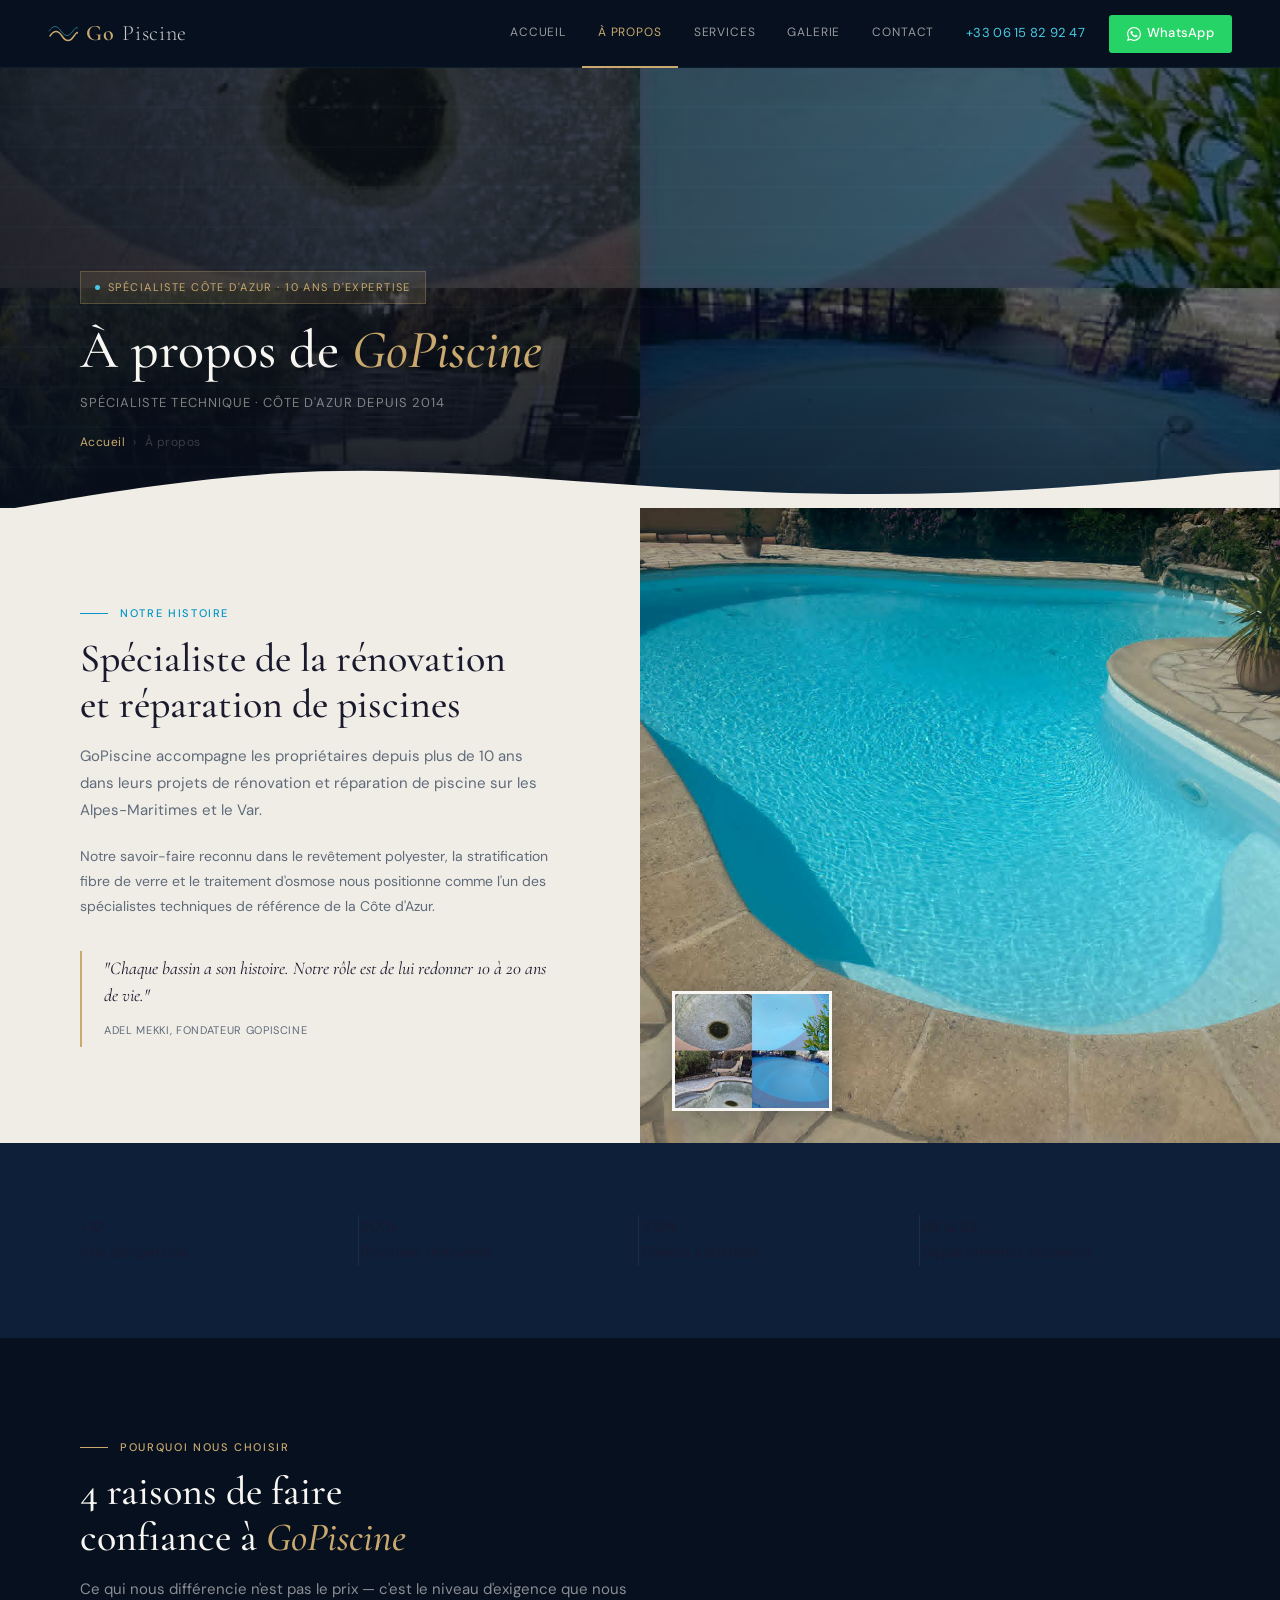
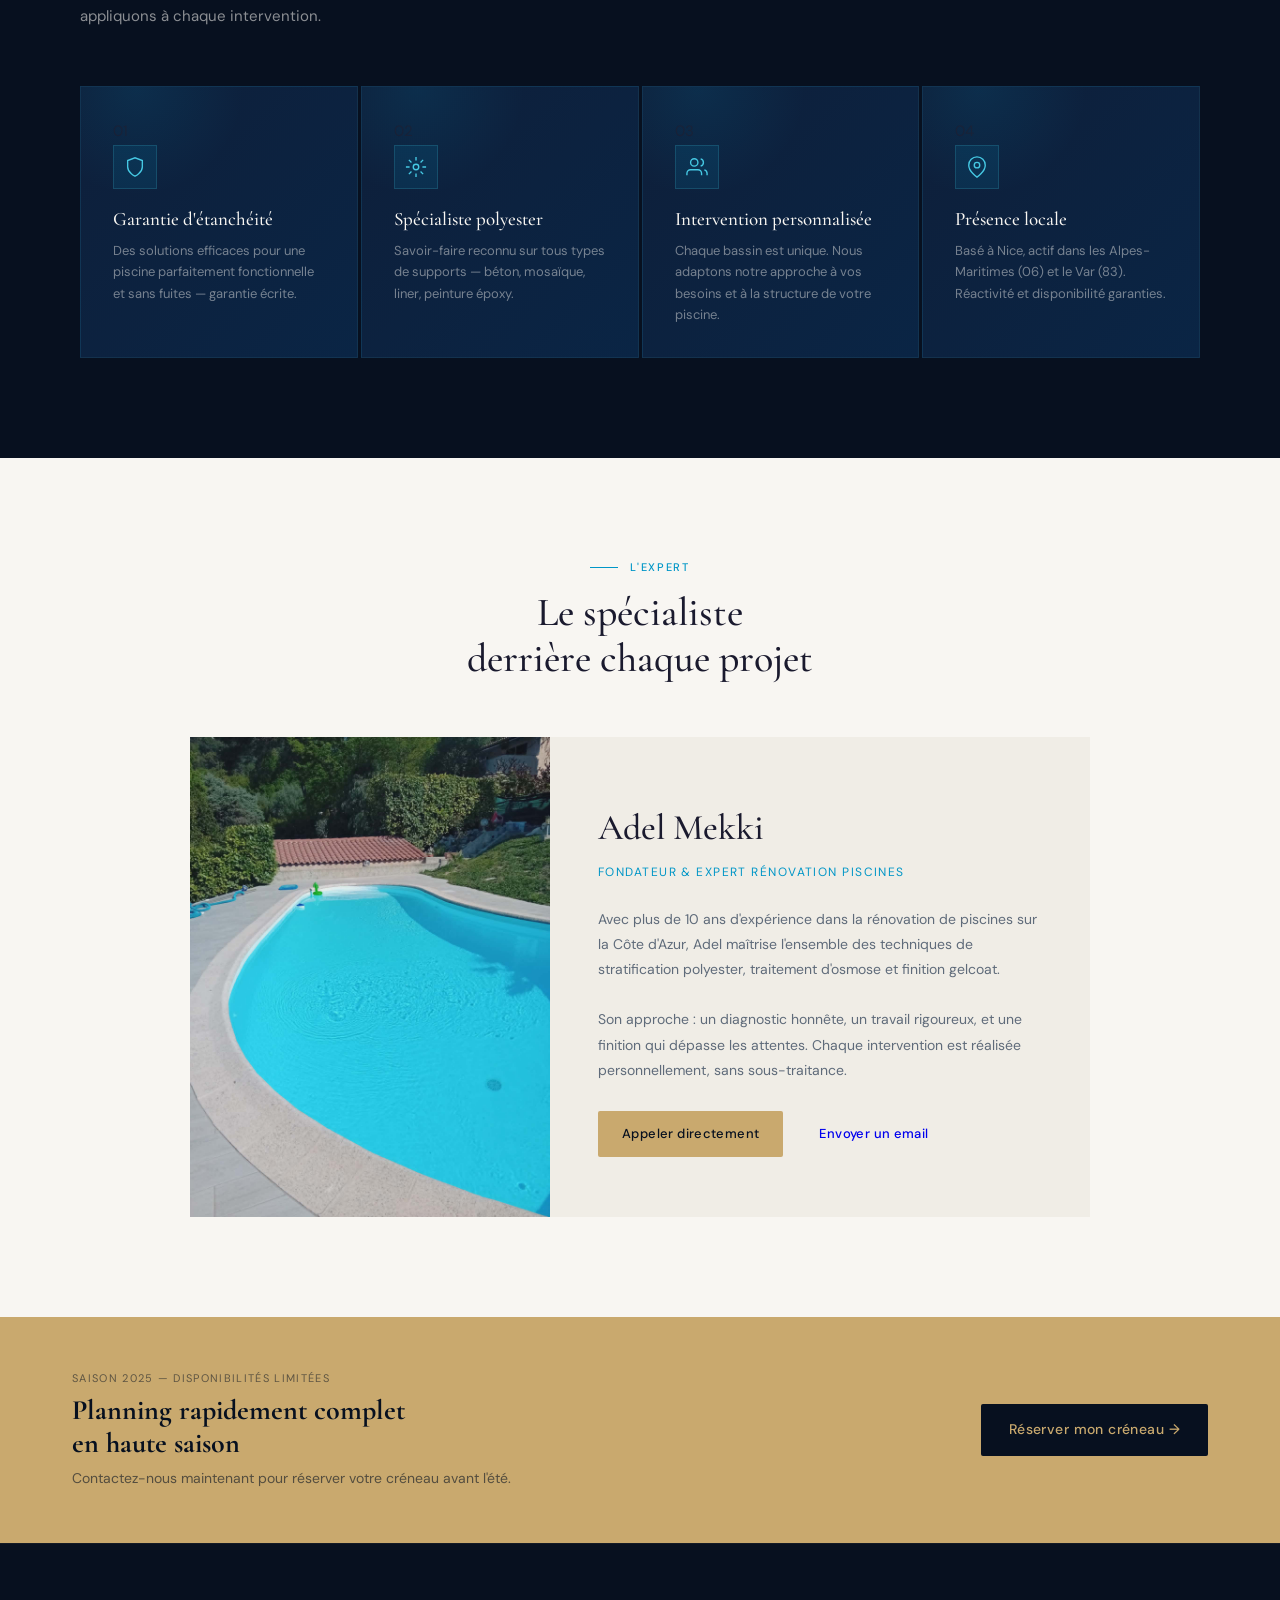
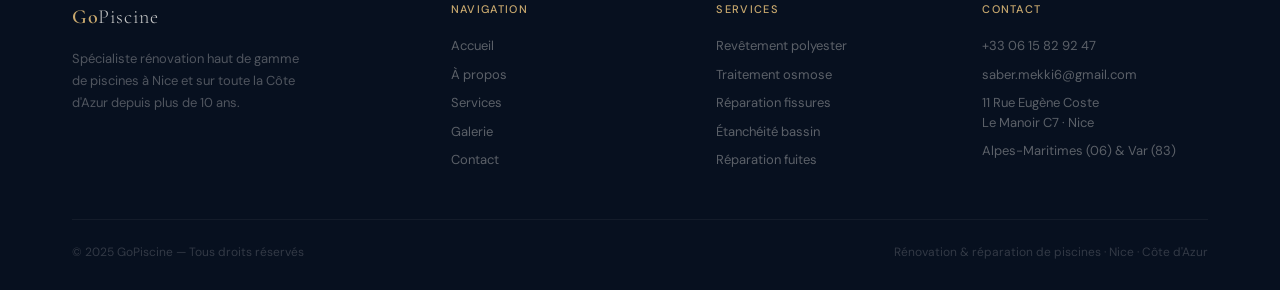
==== commit e97f4901: "Add files via upload" ====
--- a/about.html
+++ b/about.html
@@ -192,7 +192,7 @@
 
 <nav>
   <a href="index.html" class="logo">
-    <svg class="logo-wave" viewBox="0 0 32 18" fill="none"><path d="M2 12 C6 6, 10 6, 14 12 C18 18, 22 18, 26 12 C28 9, 30 8, 31 9" stroke="#c9a96e" stroke-width="1.5" fill="none" stroke-linecap="round"/><path d="M1 7 C5 1, 9 1, 13 7 C17 13, 21 13, 25 7 C27 4, 29 3, 31 4" stroke="#48cae4" stroke-width="1" fill="none" stroke-linecap="round" opacity="0.5"/></svg>
+    <svg viewBox="0 0 30 17" fill="none"><path d="M2 11 C6 5,10 5,14 11 C18 17,22 17,26 11 C28 8,29 7,30 8" stroke="#c9a96e" stroke-width="1.5" stroke-linecap="round"/><path d="M1 6 C5 0,9 0,13 6 C17 12,21 12,25 6 C27 3,28 2,30 3" stroke="#48cae4" stroke-width="1" stroke-linecap="round" opacity="0.5"/></svg>
     Go<span>Piscine</span>
   </a>
   <div class="nav-links">
@@ -202,11 +202,20 @@
     <a href="gallery.html">Galerie</a>
     <a href="contact.html">Contact</a>
     <a href="tel:+33615829247" class="nav-phone">+33 06 15 82 92 47</a>
-    <a href="tel:+33615829247" class="nav-cta btn">Réserver mon créneau</a>
-  </div>
+    <a href="https://wa.me/33615829247" target="_blank" class="nav-wa"><svg width="14" height="14" viewBox="0 0 24 24" fill="white"><path d="M17.472 14.382c-.297-.149-1.758-.867-2.03-.967-.273-.099-.471-.148-.67.15-.197.297-.767.966-.94 1.164-.173.199-.347.223-.644.075-.297-.15-1.255-.463-2.39-1.475-.883-.788-1.48-1.761-1.653-2.059-.173-.297-.018-.458.13-.606.134-.133.298-.347.446-.52.149-.174.198-.298.298-.497.099-.198.05-.371-.025-.52-.075-.149-.669-1.612-.916-2.207-.242-.579-.487-.5-.669-.51-.173-.008-.371-.01-.57-.01-.198 0-.52.074-.792.372-.272.297-1.04 1.016-1.04 2.479 0 1.462 1.065 2.875 1.213 3.074.149.198 2.096 3.2 5.077 4.487.709.306 1.262.489 1.694.625.712.227 1.36.195 1.871.118.571-.085 1.758-.719 2.006-1.413.248-.694.248-1.289.173-1.413-.074-.124-.272-.198-.57-.347m-5.421 7.403h-.004a9.87 9.87 0 01-5.031-1.378l-.361-.214-3.741.982.998-3.648-.235-.374a9.86 9.86 0 01-1.51-5.26c.001-5.45 4.436-9.884 9.888-9.884 2.64 0 5.122 1.03 6.988 2.898a9.825 9.825 0 012.893 6.994c-.003 5.45-4.437 9.884-9.885 9.884m8.413-18.297A11.815 11.815 0 0012.05 0C5.495 0 .16 5.335.157 11.892c0 2.096.547 4.142 1.588 5.945L.057 24l6.305-1.654a11.882 11.882 0 005.683 1.448h.005c6.554 0 11.89-5.335 11.893-11.893a11.821 11.821 0 00-3.48-8.413z"/></svg>WhatsApp</a>
+  </div>
+  <button class="nav-toggle" id="navToggle" onclick="toggleNav()" aria-label="Menu"><span></span><span></span><span></span></button>
 </nav>
-
-<div class="page-hero-cover">
+<div class="nav-overlay" id="navOverlay"></div>
+<div class="nav-mobile" id="navMobile">
+  <a href="index.html">Accueil</a>
+  <a href="about.html">À propos</a>
+  <a href="services.html">Services</a>
+  <a href="gallery.html">Galerie</a>
+  <a href="contact.html">Contact</a>
+  <a href="tel:+33615829247">📞 +33 06 15 82 92 47</a>
+  <a href="https://wa.me/33615829247" target="_blank" class="wa-mobile">💬 WhatsApp</a>
+</div><div class="page-hero-cover">
   <img src="img/p7.jpeg" alt="GoPiscine">
   <div class="page-hero-overlay"></div>
   <div class="page-hero-shimmer"></div>
@@ -346,5 +355,27 @@
   </div>
 </footer>
 
+<script>
+function toggleNav(){
+  var t=document.getElementById("navToggle"),m=document.getElementById("navMobile"),o=document.getElementById("navOverlay");
+  var isOpen=m.classList.contains("open");
+  if(isOpen){m.classList.remove("open");o.classList.remove("open");t.classList.remove("open");document.body.classList.remove("menu-open");}
+  else{m.classList.add("open");o.classList.add("open");t.classList.add("open");document.body.classList.add("menu-open");}
+}
+function closeNav(){
+  document.getElementById("navMobile").classList.remove("open");
+  document.getElementById("navOverlay").classList.remove("open");
+  document.getElementById("navToggle").classList.remove("open");
+  document.body.classList.remove("menu-open");
+}
+document.addEventListener("DOMContentLoaded",function(){
+  var o=document.getElementById("navOverlay");
+  if(o)o.addEventListener("click",closeNav);
+  window.addEventListener("scroll",function(){
+    if(document.getElementById("navMobile").classList.contains("open"))closeNav();
+  },{passive:true});
+  document.querySelectorAll(".nav-mobile a").forEach(function(l){l.addEventListener("click",closeNav);});
+});
+</script>
 </body>
 </html>
--- a/style.css
+++ b/style.css
@@ -292,3 +292,40 @@
   .btn { padding: 12px 20px; font-size: 13px; }
   .process-line { grid-template-columns: 1fr; }
 }
+
+/* ── MOBILE NAV FIX ── */
+.nav-mobile {
+  position: fixed;
+  top: 68px;
+  left: 0; right: 0;
+  z-index: 199;
+  max-height: calc(100vh - 68px);
+  overflow-y: auto;
+  box-shadow: 0 8px 32px rgba(0,0,0,0.4);
+}
+
+/* Overlay behind mobile menu */
+.nav-overlay {
+  display: none;
+  position: fixed;
+  inset: 0;
+  background: rgba(0,0,0,0.5);
+  z-index: 198;
+  top: 68px;
+}
+.nav-overlay.open { display: block; }
+
+/* Hamburger → X animation */
+.nav-toggle.open span:nth-child(1) { transform: translateY(7px) rotate(45deg); }
+.nav-toggle.open span:nth-child(2) { opacity: 0; }
+.nav-toggle.open span:nth-child(3) { transform: translateY(-7px) rotate(-45deg); }
+
+/* Hero on mobile — image on top, text below */
+@media (max-width: 1024px) {
+  .hero { display: flex; flex-direction: column; min-height: auto; }
+  .hero-right { order: 1; height: 55vw; min-height: 240px; max-height: 380px; flex-shrink: 0; }
+  .hero-left { order: 2; }
+}
+
+/* Fix body scroll lock when menu open */
+body.menu-open { overflow: hidden; }
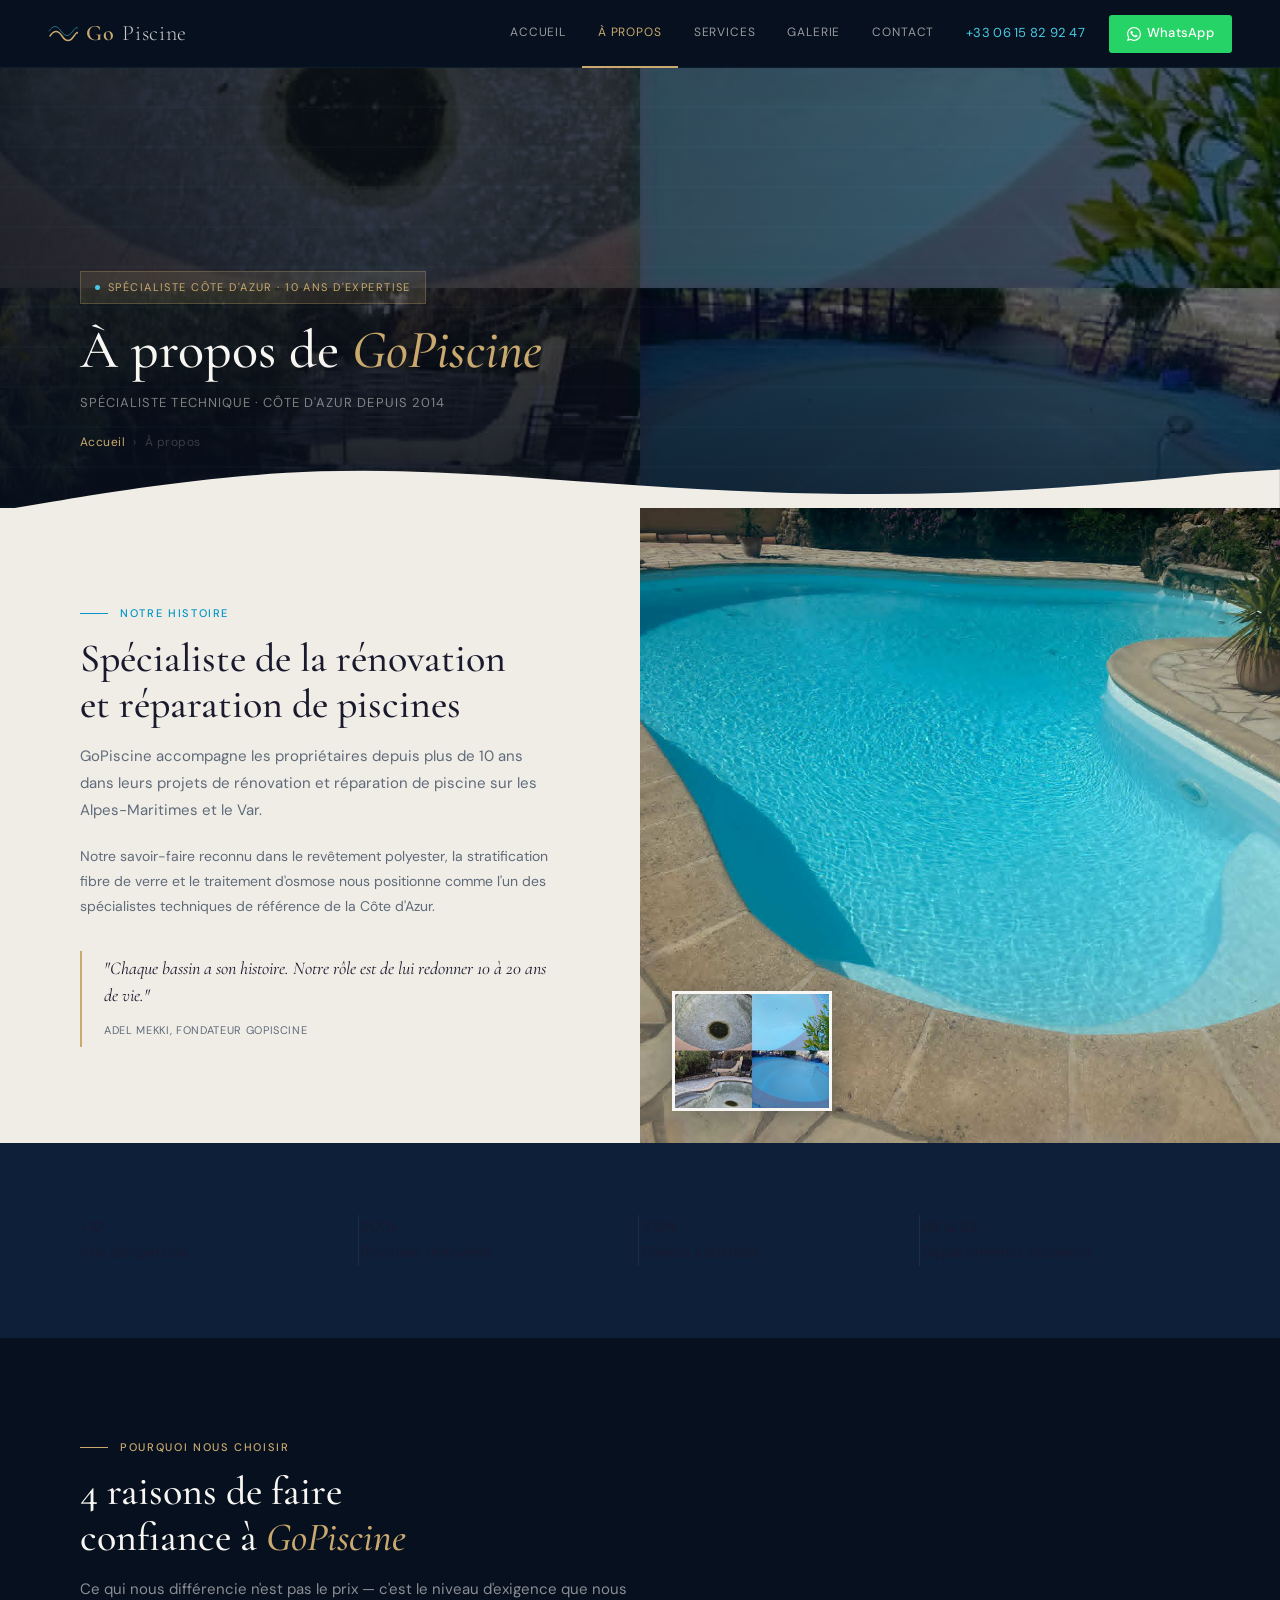
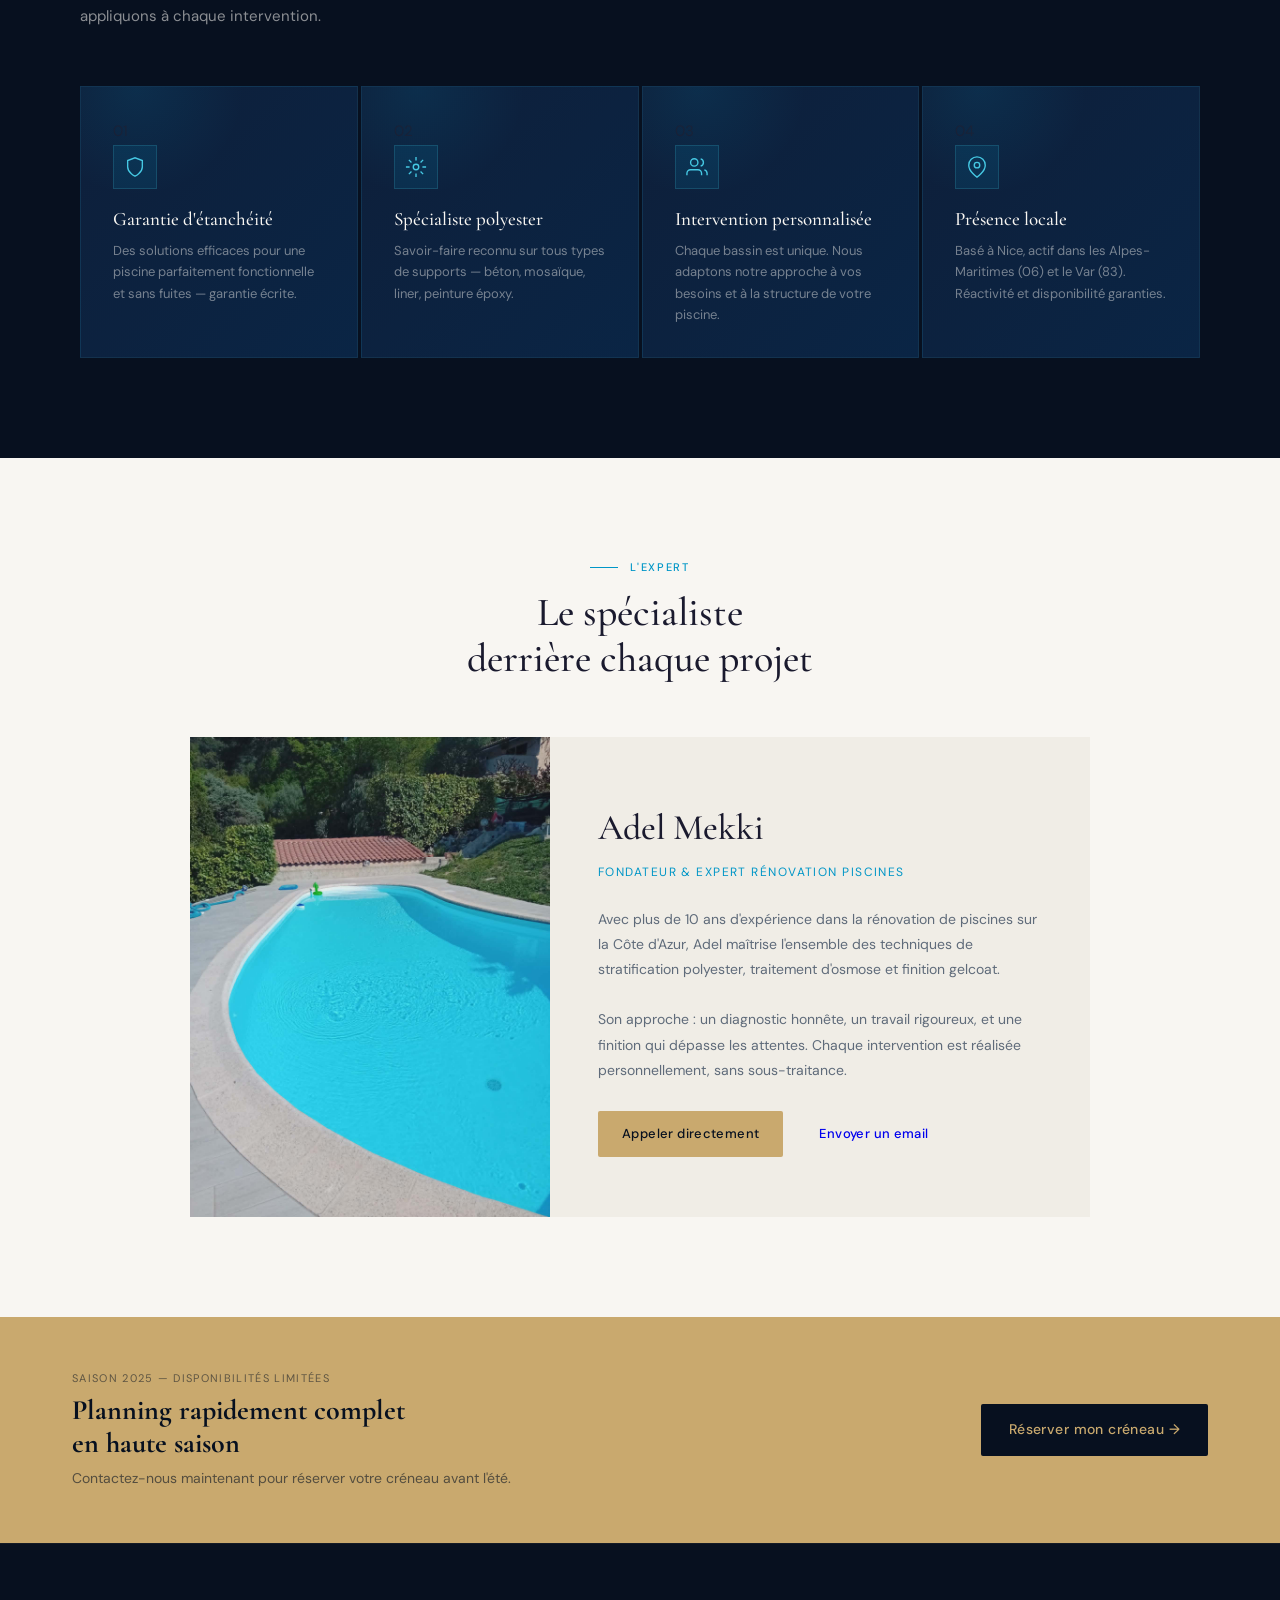
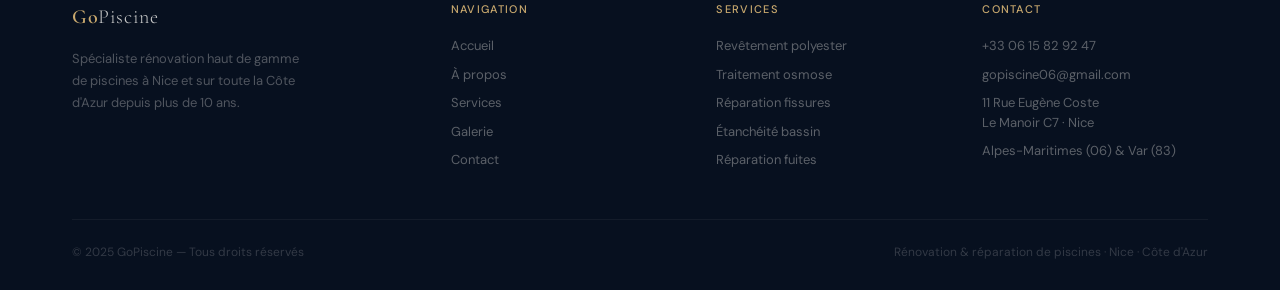
==== commit ba0dfe52: "Add files via upload" ====
--- a/about.html
+++ b/about.html
@@ -3,8 +3,30 @@
 <head>
 <meta charset="UTF-8">
 <meta name="viewport" content="width=device-width, initial-scale=1.0">
-<meta name="description" content="À propos de GoPiscine — 10 ans d'expertise en rénovation de piscines sur la Côte d'Azur. Adel Mekki, spécialiste polyester et étanchéité.">
-<title>À propos — GoPiscine · Spécialiste Piscines Côte d'Azur</title>
+<meta name="description" content="GoPiscine SASU, expert rénovation piscine polyester depuis 2014 sur la Côte d'Azur. 200+ piscines rénovées, intervention directe sans sous-traitance. Nice, Cannes, Antibes, Var.">
+<title>À Propos — GoPiscine SASU | Expert Rénovation Piscine Nice depuis 2014</title>
+<meta name="keywords" content="expert piscine Nice, spécialiste piscine polyester Côte d'Azur, rénovateur piscine 06 83">
+<meta name="robots" content="index, follow">
+<meta name="author" content="GoPiscine SASU">
+<meta name="geo.region" content="FR-06">
+<meta name="geo.placename" content="Nice">
+<meta name="geo.position" content="43.7102;7.2620">
+<link rel="canonical" href="https://gopiscine.fr/about.html">
+
+<!-- Open Graph (partage réseaux sociaux) -->
+<meta property="og:type" content="website">
+<meta property="og:title" content="À Propos — GoPiscine SASU | Expert Rénovation Piscine Nice depuis 2014">
+<meta property="og:description" content="GoPiscine SASU, expert rénovation piscine polyester depuis 2014 sur la Côte d'Azur. 200+ piscines rénovées, intervention directe sans sous-traitance. Nice, Cannes, Antibes, Var.">
+<meta property="og:url" content="https://gopiscine.fr/about.html">
+<meta property="og:image" content="https://gopiscine.fr/img/p2.jpeg">
+<meta property="og:locale" content="fr_FR">
+<meta property="og:site_name" content="GoPiscine">
+
+<!-- Twitter Card -->
+<meta name="twitter:card" content="summary_large_image">
+<meta name="twitter:title" content="À Propos — GoPiscine SASU | Expert Rénovation Piscine Nice depuis 2014">
+<meta name="twitter:description" content="GoPiscine SASU, expert rénovation piscine polyester depuis 2014 sur la Côte d'Azur. 200+ piscines rénovées, intervention directe sans sous-traitance. Nice, Cannes, Antibes, Var.">
+<meta name="twitter:image" content="https://gopiscine.fr/img/p2.jpeg">
 <link href="https://fonts.googleapis.com/css2?family=Cormorant+Garamond:ital,wght@0,400;0,500;0,600;1,400;1,500&family=DM+Sans:wght@300;400;500&display=swap" rel="stylesheet">
 <link rel="stylesheet" href="style.css">
 <style>
@@ -187,6 +209,54 @@
 }
 
 </style>
+<script type="application/ld+json">
+{
+  "@context": "https://schema.org",
+  "@type": "LocalBusiness",
+  "name": "GoPiscine",
+  "description": "Spécialiste rénovation piscine polyester à Nice et Côte d'Azur. Étanchéité, fibre de verre, gelcoat, réparation fissures.",
+  "url": "https://gopiscine.fr",
+  "telephone": "+33615829247",
+  "email": "gopiscine06@gmail.com",
+  "address": {
+    "@type": "PostalAddress",
+    "streetAddress": "11 Rue Eugène Coste, Le Manoir C7",
+    "addressLocality": "Nice",
+    "addressRegion": "Alpes-Maritimes",
+    "postalCode": "06000",
+    "addressCountry": "FR"
+  },
+  "geo": {
+    "@type": "GeoCoordinates",
+    "latitude": 43.7102,
+    "longitude": 7.2620
+  },
+  "areaServed": ["Nice", "Cannes", "Antibes", "Monaco", "Grasse", "Menton", "Var", "Alpes-Maritimes"],
+  "priceRange": "€€€",
+  "openingHours": "Mo-Fr 08:00-16:30",
+  "image": "https://gopiscine.fr/img/p2.jpeg",
+  "sameAs": ["https://wa.me/33615829247"],
+  "hasOfferCatalog": {
+    "@type": "OfferCatalog",
+    "name": "Services rénovation piscine",
+    "itemListElement": [
+      {"@type": "Offer", "itemOffered": {"@type": "Service", "name": "Rénovation piscine polyester"}},
+      {"@type": "Offer", "itemOffered": {"@type": "Service", "name": "Traitement osmose piscine"}},
+      {"@type": "Offer", "itemOffered": {"@type": "Service", "name": "Réparation fissures piscine"}},
+      {"@type": "Offer", "itemOffered": {"@type": "Service", "name": "Étanchéité bassin piscine"}},
+      {"@type": "Offer", "itemOffered": {"@type": "Service", "name": "Réparation fuites piscine"}}
+    ]
+  }
+}
+</script>
+<!-- Google Analytics -->
+<script async src="https://www.googletagmanager.com/gtag/js?id=G-RJSMCVL0XR"></script>
+<script>
+  window.dataLayer = window.dataLayer || [];
+  function gtag(){dataLayer.push(arguments);}
+  gtag("js", new Date());
+  gtag("config", "G-RJSMCVL0XR");
+</script>
 </head>
 <body>
 
@@ -323,7 +393,7 @@
       <p class="team-bio">Avec plus de 10 ans d'expérience dans la rénovation de piscines sur la Côte d'Azur, Adel maîtrise l'ensemble des techniques de stratification polyester, traitement d'osmose et finition gelcoat.<br><br>Son approche : un diagnostic honnête, un travail rigoureux, et une finition qui dépasse les attentes. Chaque intervention est réalisée personnellement, sans sous-traitance.</p>
       <div style="margin-top:28px; display:flex; gap:12px; flex-wrap:wrap;">
         <a href="tel:+33615829247" class="btn btn-gold" style="font-size:13px; padding:12px 24px;">Appeler directement</a>
-        <a href="mailto:saber.mekki6@gmail.com" class="btn btn-outline-gold" style="font-size:13px; padding:12px 24px;">Envoyer un email</a>
+        <a href="mailto:gopiscine06@gmail.com" class="btn btn-outline-gold" style="font-size:13px; padding:12px 24px;">Envoyer un email</a>
       </div>
     </div>
   </div>
@@ -347,7 +417,7 @@
     </div>
     <div class="footer-col"><h4>Navigation</h4><a href="index.html">Accueil</a><a href="about.html">À propos</a><a href="services.html">Services</a><a href="gallery.html">Galerie</a><a href="contact.html">Contact</a></div>
     <div class="footer-col"><h4>Services</h4><a href="services.html">Revêtement polyester</a><a href="services.html">Traitement osmose</a><a href="services.html">Réparation fissures</a><a href="services.html">Étanchéité bassin</a><a href="services.html">Réparation fuites</a></div>
-    <div class="footer-col"><h4>Contact</h4><a href="tel:+33615829247">+33 06 15 82 92 47</a><a href="mailto:saber.mekki6@gmail.com">saber.mekki6@gmail.com</a><p>11 Rue Eugène Coste<br>Le Manoir C7 · Nice</p><p>Alpes-Maritimes (06) &amp; Var (83)</p></div>
+    <div class="footer-col"><h4>Contact</h4><a href="tel:+33615829247">+33 06 15 82 92 47</a><a href="mailto:gopiscine06@gmail.com">gopiscine06@gmail.com</a><p>11 Rue Eugène Coste<br>Le Manoir C7 · Nice</p><p>Alpes-Maritimes (06) &amp; Var (83)</p></div>
   </div>
   <div class="footer-bottom">
     <p>© 2025 GoPiscine — Tous droits réservés</p>
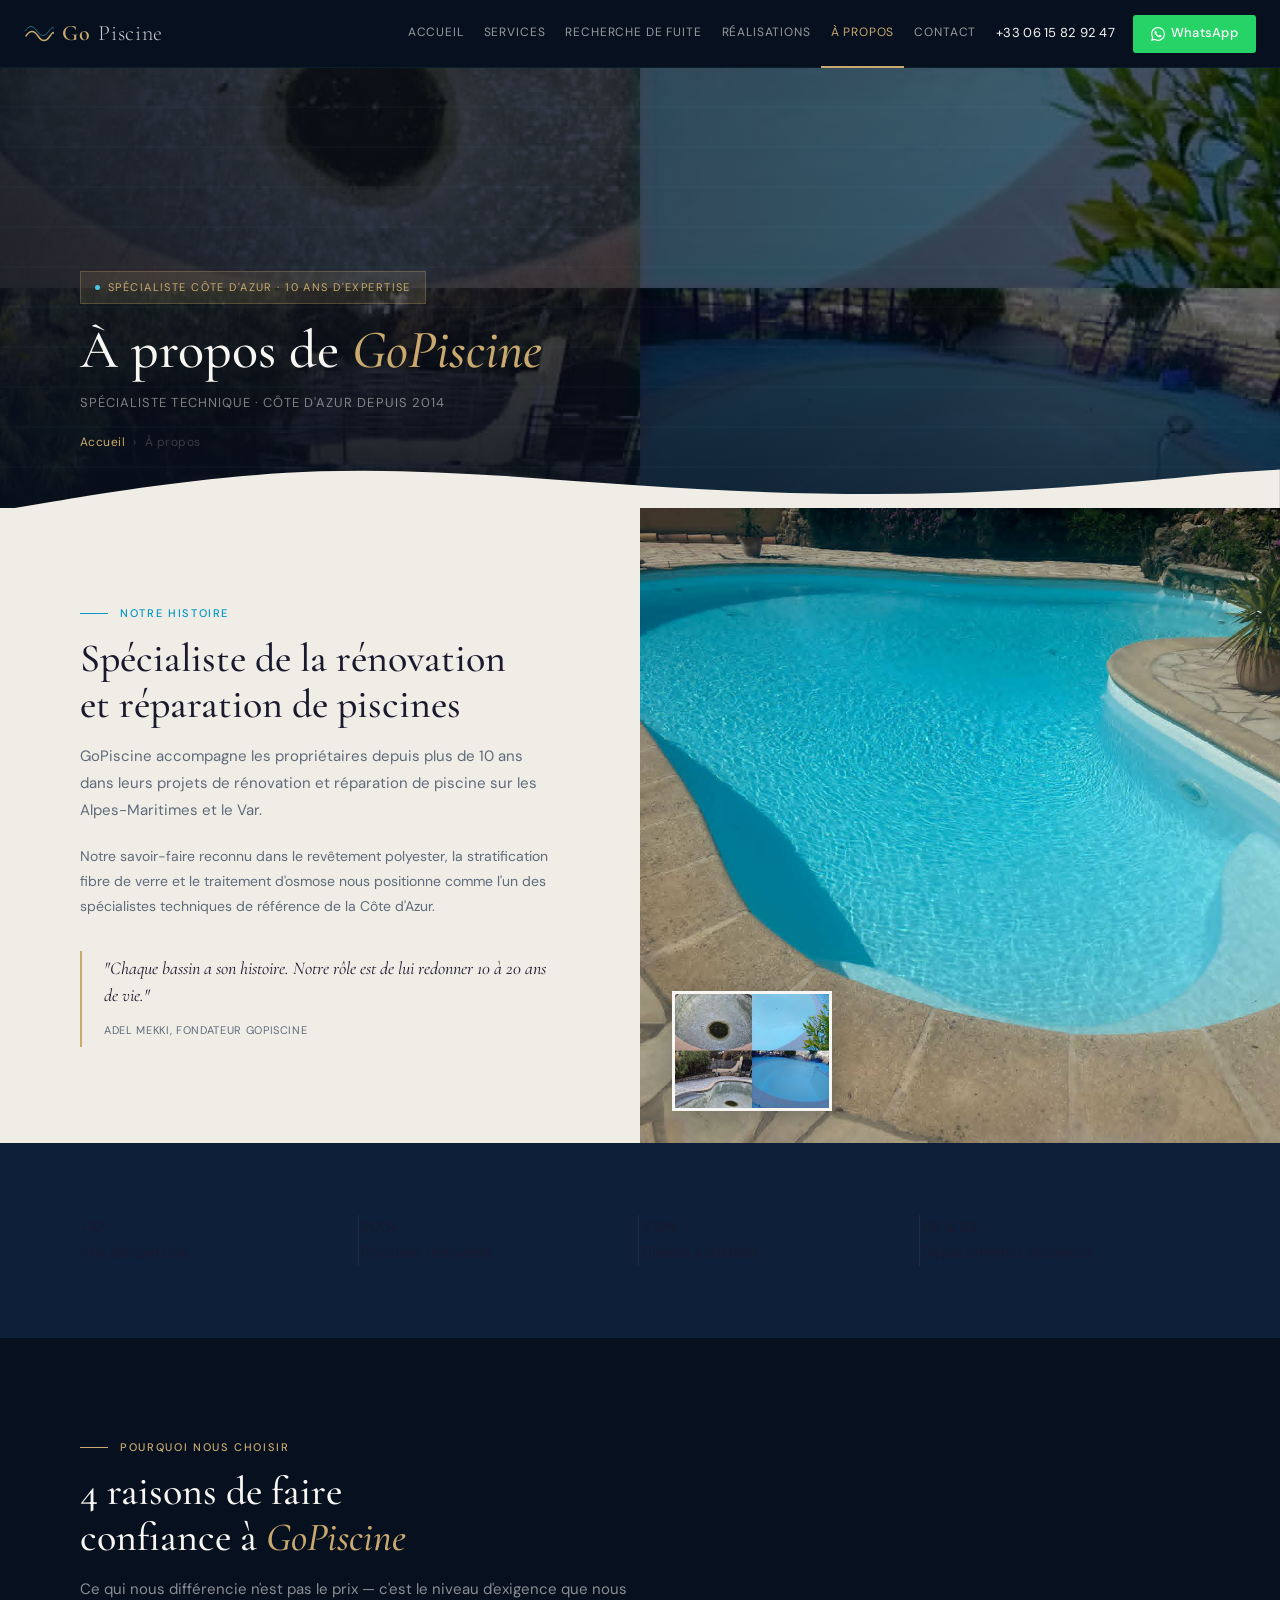
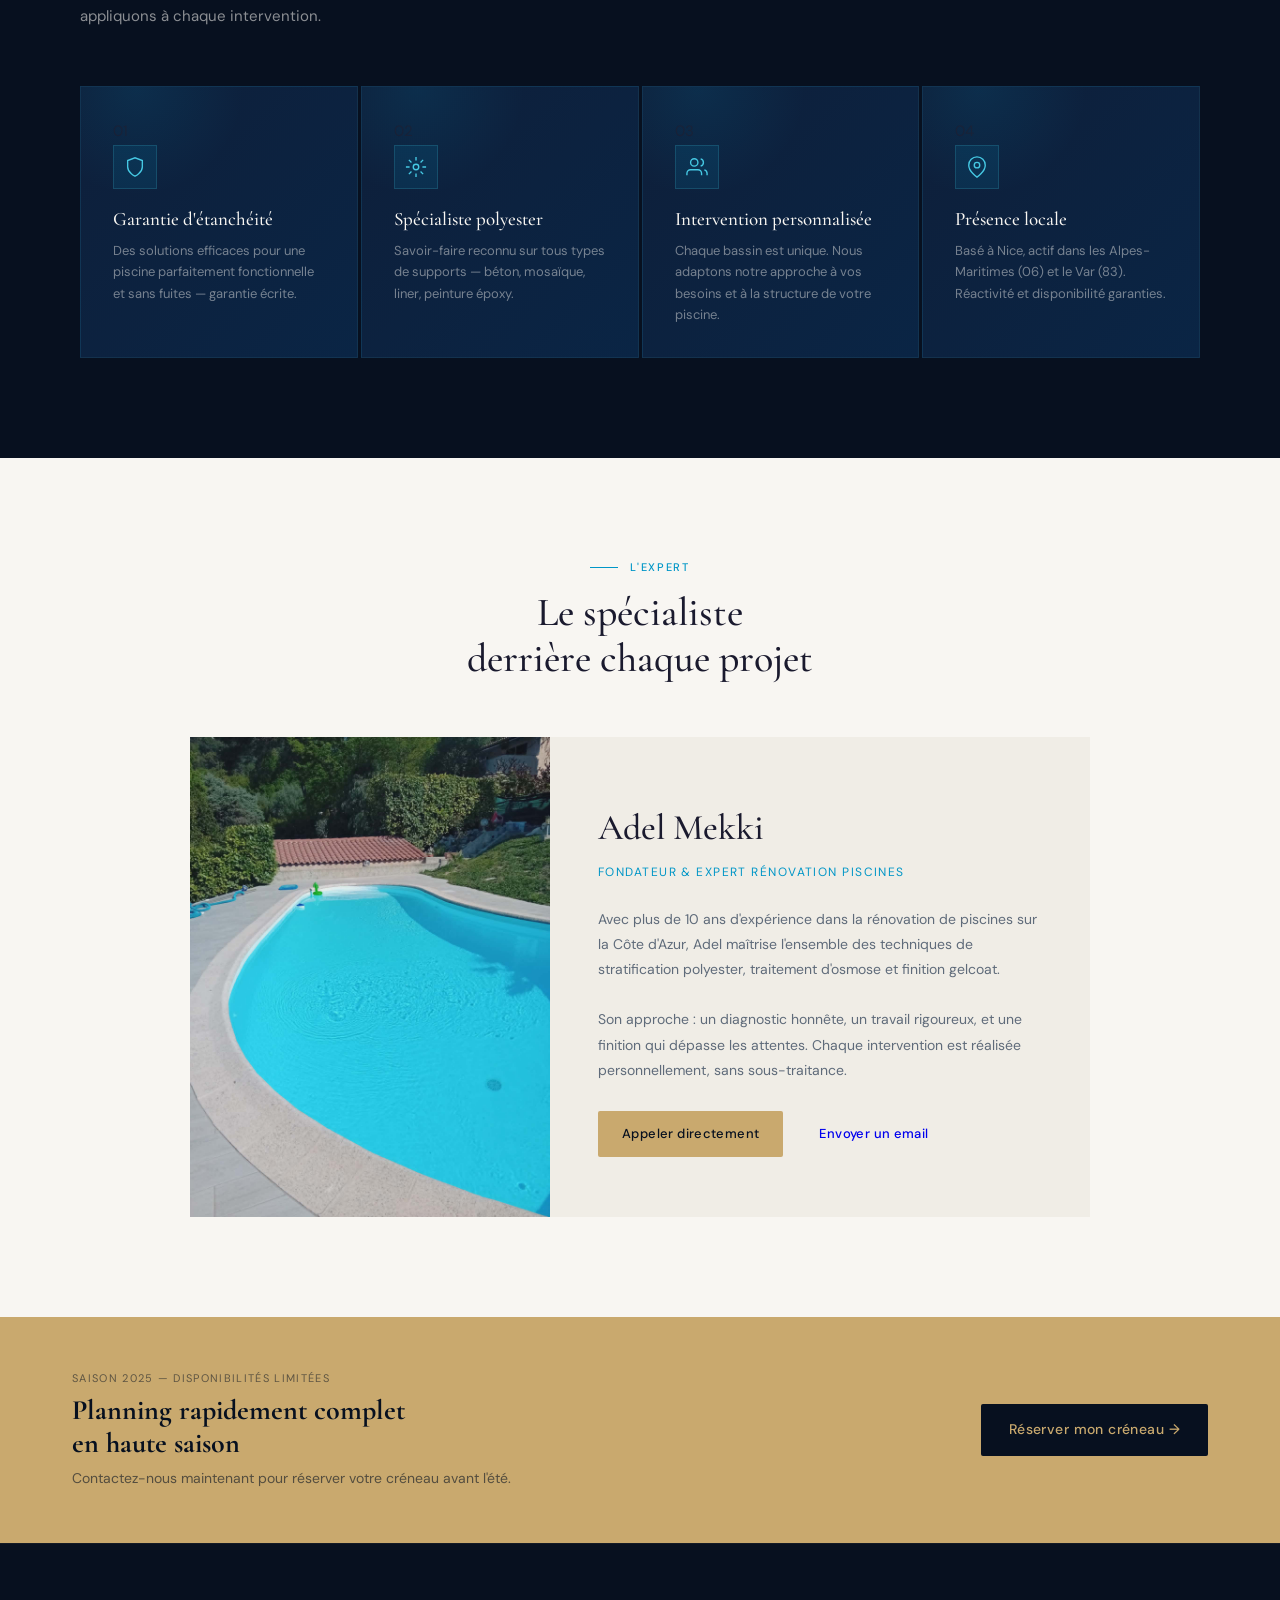
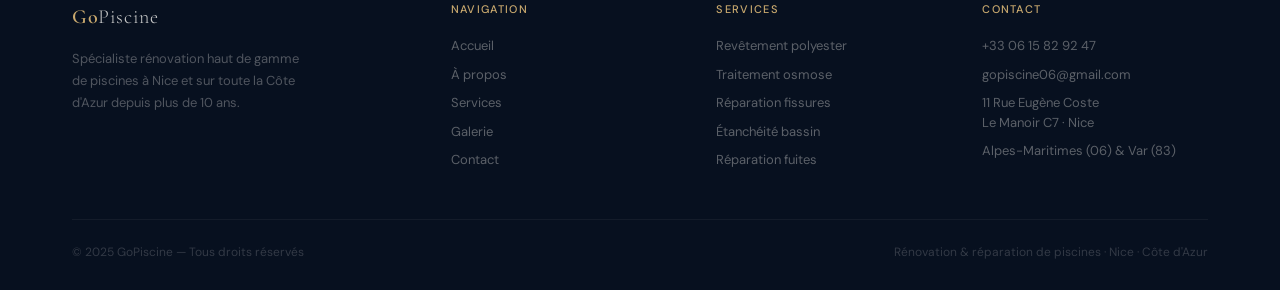
==== commit 832330a4: "Add leak detection page, fix nav header, reorder homepage - Add fuite.html (Recherche de Fuite) and " ====
--- a/about.html
+++ b/about.html
@@ -257,6 +257,14 @@
   gtag("js", new Date());
   gtag("config", "G-RJSMCVL0XR");
 </script>
+<!-- Google Ads Conversion Tag -->
+<script async src="https://www.googletagmanager.com/gtag/js?id=AW-17586328688"></script>
+<script>
+  window.dataLayer = window.dataLayer || [];
+  function gtag(){dataLayer.push(arguments);}
+  gtag('js', new Date());
+  gtag('config', 'AW-17586328688');
+</script>
 </head>
 <body>
 
@@ -267,9 +275,10 @@
   </a>
   <div class="nav-links">
     <a href="index.html">Accueil</a>
+    <a href="services.html">Services</a>
+    <a href="fuite.html">Recherche de Fuite</a>
+    <a href="gallery.html">Réalisations</a>
     <a href="about.html" class="active">À propos</a>
-    <a href="services.html">Services</a>
-    <a href="gallery.html">Galerie</a>
     <a href="contact.html">Contact</a>
     <a href="tel:+33615829247" class="nav-phone">+33 06 15 82 92 47</a>
     <a href="https://wa.me/33615829247" target="_blank" class="nav-wa"><svg width="14" height="14" viewBox="0 0 24 24" fill="white"><path d="M17.472 14.382c-.297-.149-1.758-.867-2.03-.967-.273-.099-.471-.148-.67.15-.197.297-.767.966-.94 1.164-.173.199-.347.223-.644.075-.297-.15-1.255-.463-2.39-1.475-.883-.788-1.48-1.761-1.653-2.059-.173-.297-.018-.458.13-.606.134-.133.298-.347.446-.52.149-.174.198-.298.298-.497.099-.198.05-.371-.025-.52-.075-.149-.669-1.612-.916-2.207-.242-.579-.487-.5-.669-.51-.173-.008-.371-.01-.57-.01-.198 0-.52.074-.792.372-.272.297-1.04 1.016-1.04 2.479 0 1.462 1.065 2.875 1.213 3.074.149.198 2.096 3.2 5.077 4.487.709.306 1.262.489 1.694.625.712.227 1.36.195 1.871.118.571-.085 1.758-.719 2.006-1.413.248-.694.248-1.289.173-1.413-.074-.124-.272-.198-.57-.347m-5.421 7.403h-.004a9.87 9.87 0 01-5.031-1.378l-.361-.214-3.741.982.998-3.648-.235-.374a9.86 9.86 0 01-1.51-5.26c.001-5.45 4.436-9.884 9.888-9.884 2.64 0 5.122 1.03 6.988 2.898a9.825 9.825 0 012.893 6.994c-.003 5.45-4.437 9.884-9.885 9.884m8.413-18.297A11.815 11.815 0 0012.05 0C5.495 0 .16 5.335.157 11.892c0 2.096.547 4.142 1.588 5.945L.057 24l6.305-1.654a11.882 11.882 0 005.683 1.448h.005c6.554 0 11.89-5.335 11.893-11.893a11.821 11.821 0 00-3.48-8.413z"/></svg>WhatsApp</a>
@@ -279,9 +288,10 @@
 <div class="nav-overlay" id="navOverlay"></div>
 <div class="nav-mobile" id="navMobile">
   <a href="index.html">Accueil</a>
+  <a href="services.html">Services</a>
+  <a href="fuite.html">Recherche de Fuite</a>
+  <a href="gallery.html">Réalisations</a>
   <a href="about.html">À propos</a>
-  <a href="services.html">Services</a>
-  <a href="gallery.html">Galerie</a>
   <a href="contact.html">Contact</a>
   <a href="tel:+33615829247">📞 +33 06 15 82 92 47</a>
   <a href="https://wa.me/33615829247" target="_blank" class="wa-mobile">💬 WhatsApp</a>
--- a/style.css
+++ b/style.css
@@ -70,7 +70,16 @@
   white-space: nowrap;
 }
 .nav-links a:hover, .nav-links a.active { color: var(--gold); border-bottom-color: var(--gold); }
-.nav-phone { color: var(--azure-light) !important; font-size: 13px !important; letter-spacing: 0.02em !important; border-bottom: none !important; }
+.nav-links, .nav-links * { list-style: none; }
+.nav-links a::before, .nav-links a::after { content: none !important; display: none !important; }
+.nav-links a.nav-phone,
+.nav-links a.nav-phone:link,
+.nav-links a.nav-phone:visited { color: var(--white) !important; -webkit-text-fill-color: var(--white); text-decoration: none !important; font-size: 13px !important; letter-spacing: 0.02em !important; border-bottom: none !important; }
+.nav-links a.nav-phone:hover,
+.nav-links a.nav-phone:focus { color: var(--gold) !important; -webkit-text-fill-color: var(--gold); }
+a[href^="tel"] { text-decoration: none; }
+a[x-apple-data-detectors] { color: inherit !important; text-decoration: none !important; }
+@media (max-width: 1280px) and (min-width: 1025px) { nav { padding: 0 24px; } .nav-links a { padding: 0 10px; } }
 .nav-wa {
   background: #25D366 !important;
   color: #fff !important;
